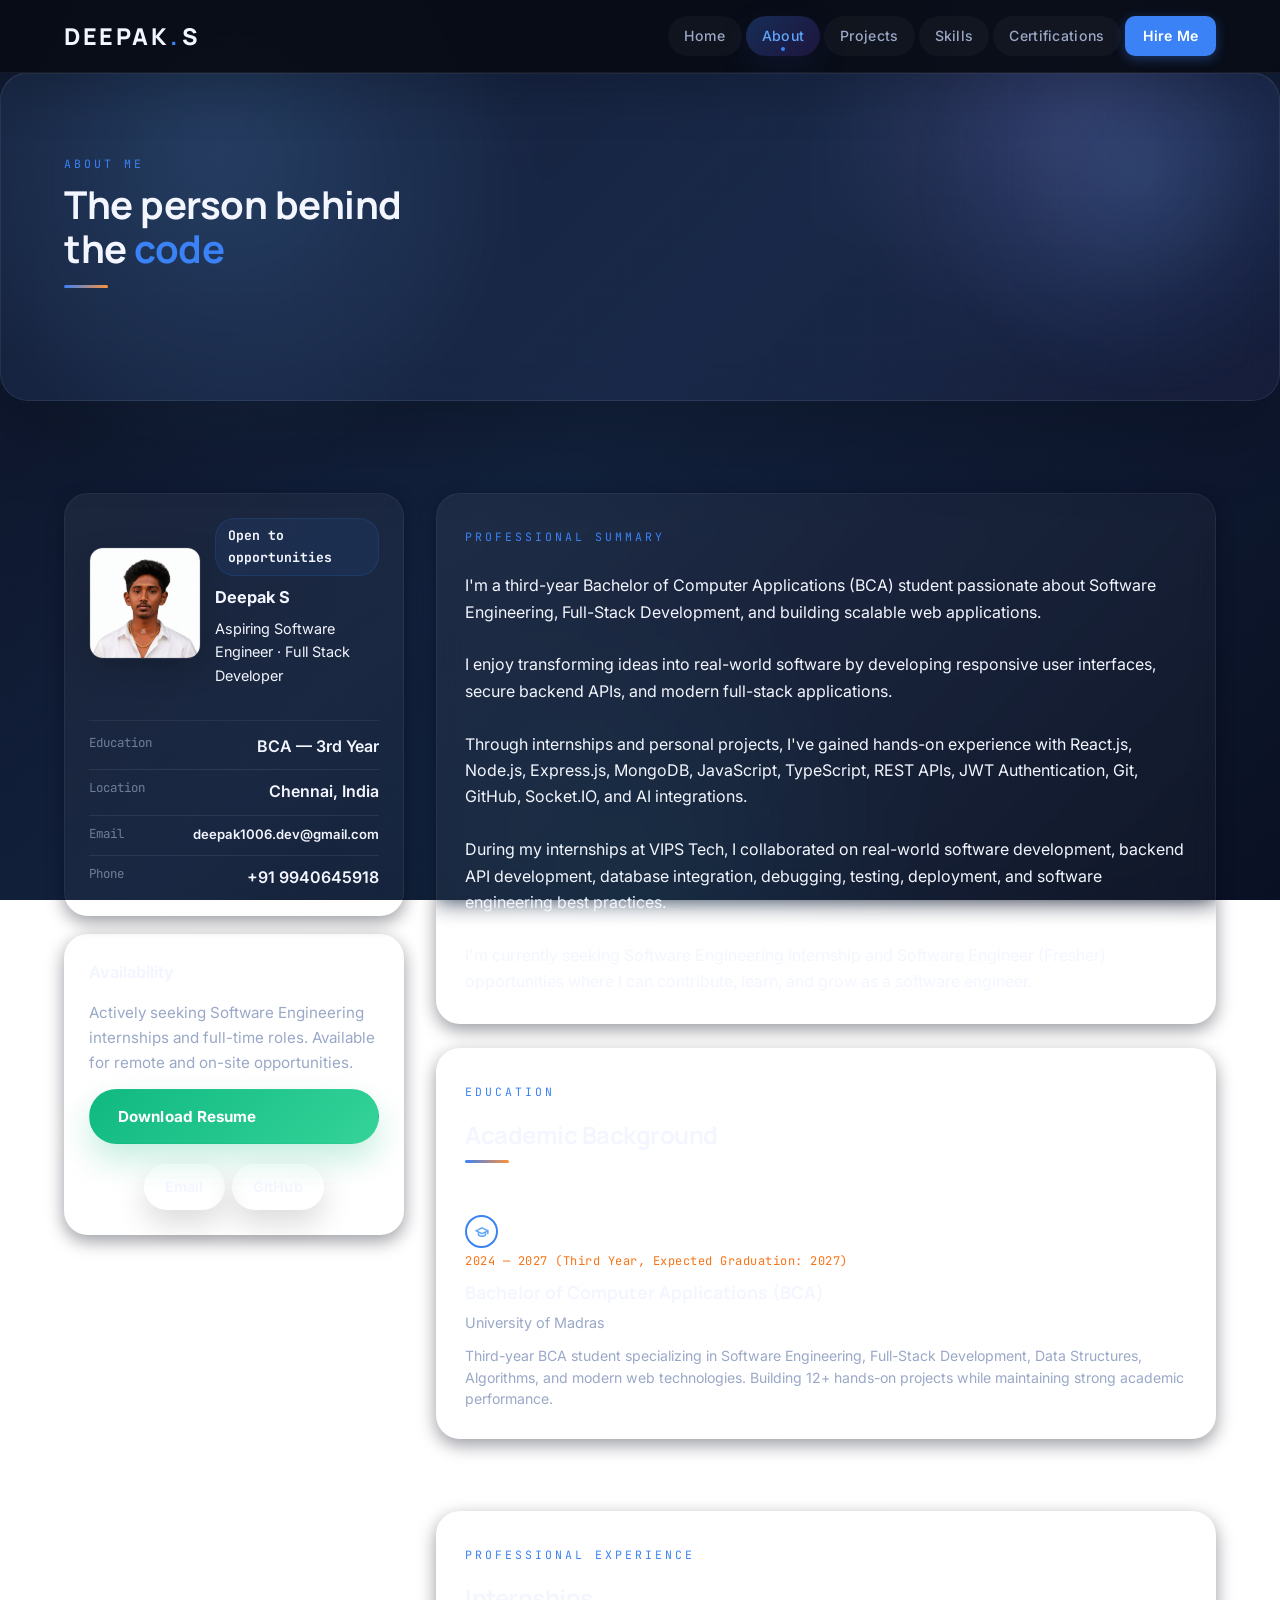
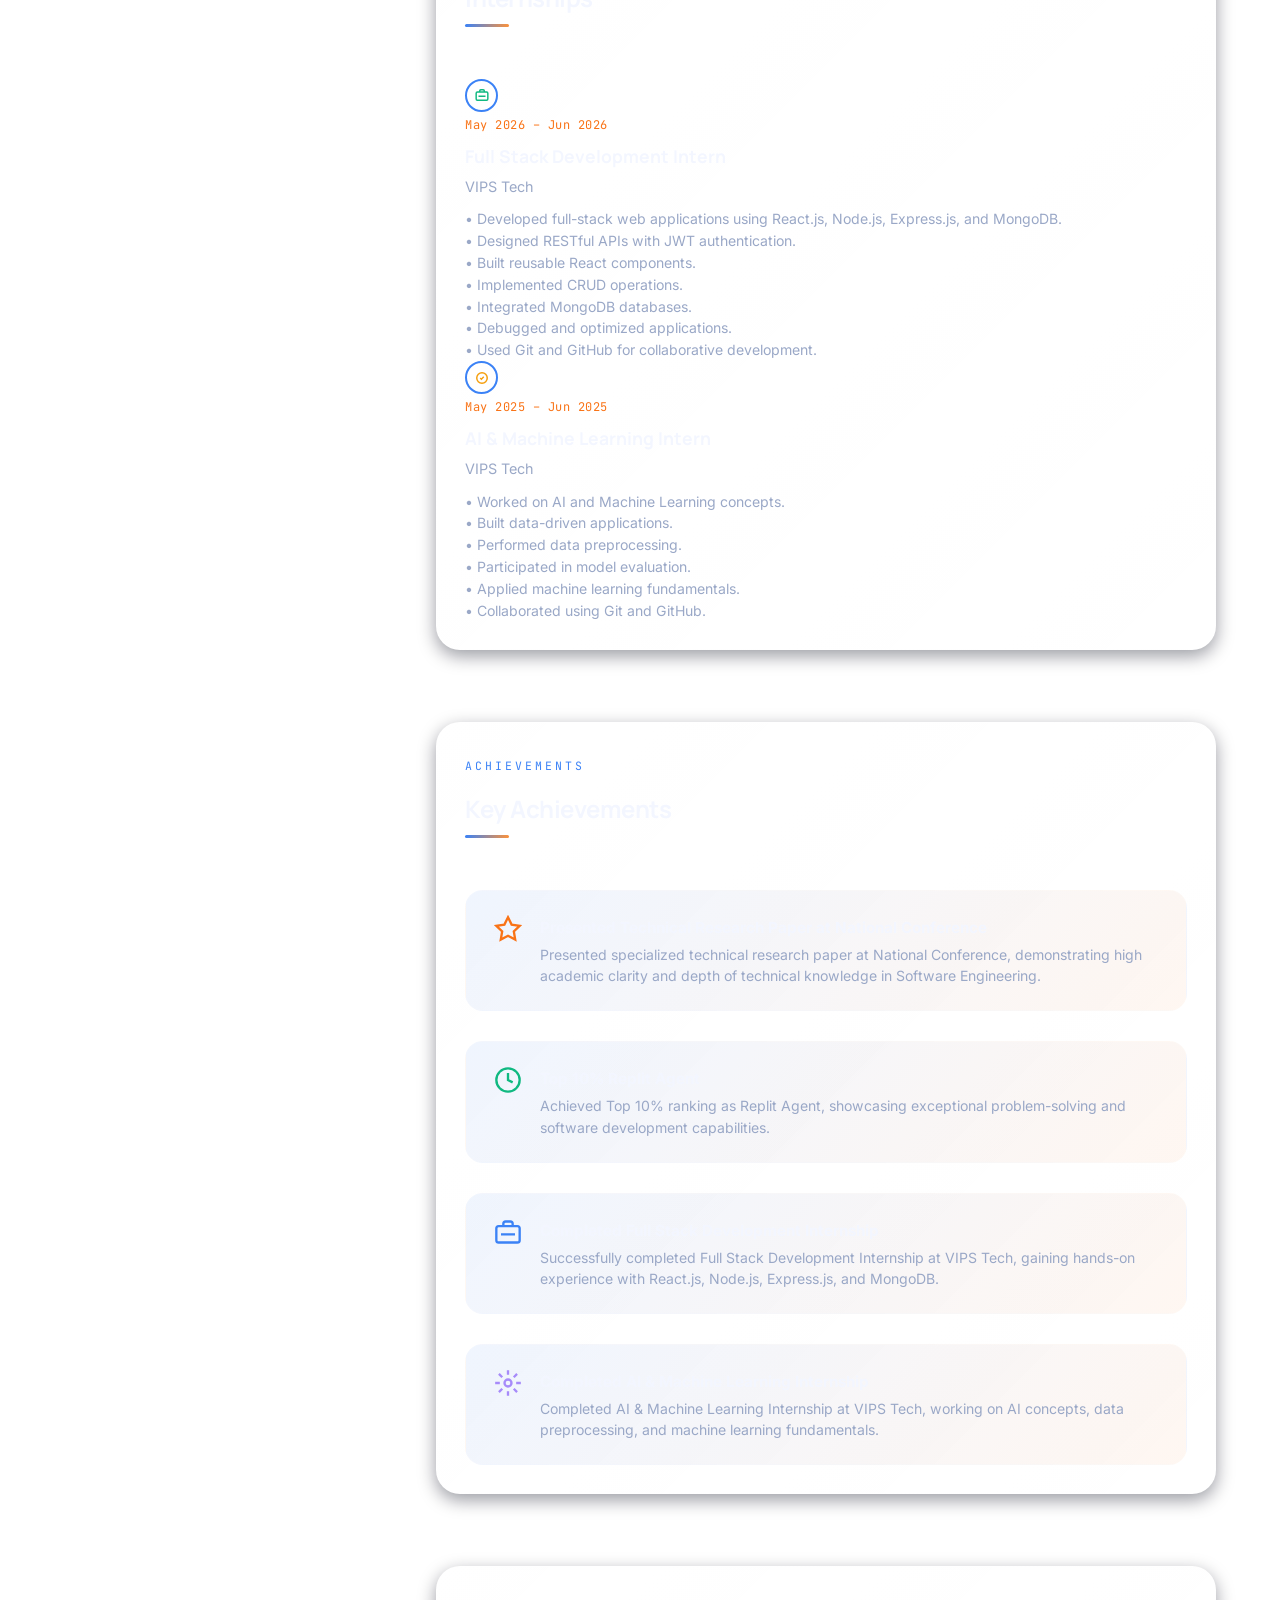
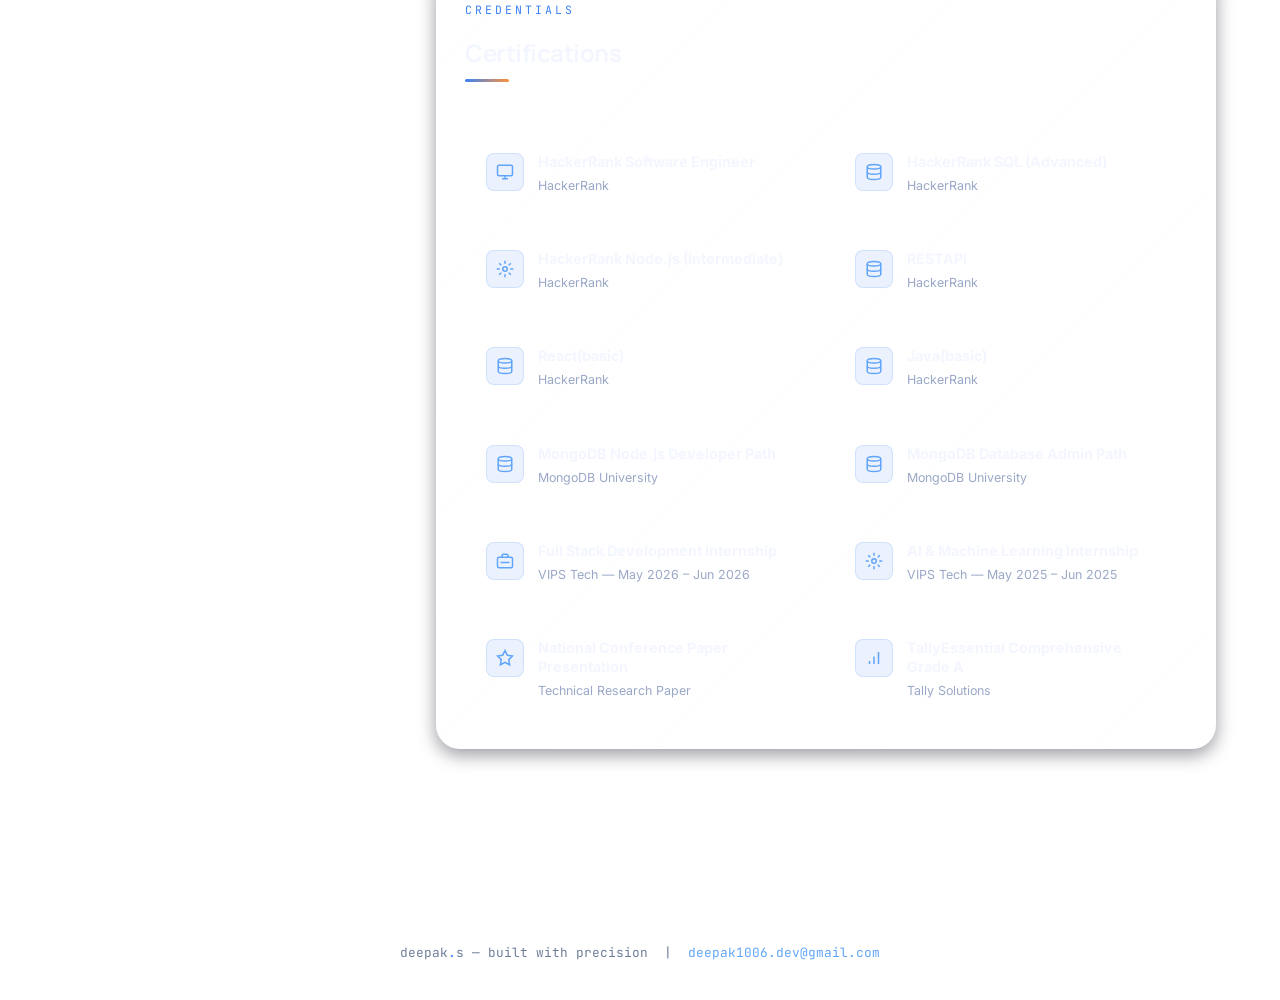
==== about.html @ 37ddfac8 "Update portfolio with latest resume, certifications, and projects" ====
<!DOCTYPE html>
<html lang="en">
<head>
    <meta charset="UTF-8">
    <meta name="viewport" content="width=device-width, initial-scale=1.0">
    <title>About — Deepak S</title>
    <link rel="stylesheet" href="style.css">
    <style>
        /* ── About layout ─────────────────────────────────── */

        .about-grid {
            display: grid;
            grid-template-columns: minmax(280px, 340px) minmax(0, 1fr);
            gap: 32px;
            align-items: start;
        }

        .about-sidebar {
            display: flex;
            flex-direction: column;
            gap: 20px;
            position: sticky;
            top: 96px;
        }

        .side-details {
            display: flex;
            flex-direction: column;
            gap: 18px;
        }

        .side-card {
            background: linear-gradient(145deg, rgba(255,255,255,0.05), rgba(255,255,255,0.025));
            border: 1px solid var(--border);
            border-radius: 24px;
            padding: 24px;
            box-shadow: var(--shadow-sm);
            backdrop-filter: blur(14px);
        }

        .profile-card {
            display: flex;
            flex-direction: column;
            gap: 18px;
        }

        .contact-card {
            display: flex;
            flex-direction: column;
            gap: 14px;
        }

        .about-content {
            display: grid;
            gap: 24px;
            max-width: 100%;
        }

        .about-panel {
            background: linear-gradient(135deg, rgba(255,255,255,0.05), rgba(255,255,255,0.025));
            border: 1px solid var(--border);
            border-radius: 24px;
            padding: 28px;
            box-shadow: var(--shadow-sm);
            backdrop-filter: blur(12px);
        }

        .about-panel .summary-text {
            margin-top: 16px;
        }

        .about-panel .timeline {
            margin-top: 18px;
        }

        .about-panel .achievement-banner {
            margin-bottom: 14px;
        }

        .about-panel .achievement-banner:last-child {
            margin-bottom: 0;
        }

        .about-panel .certs-grid {
            margin-top: 18px;
        }

        .about-sidebar .profile-name,
        .about-sidebar .sidebar-badge,
        .about-sidebar .profile-role {
            color: var(--text);
        }

        .about-sidebar .meta-row {
            border-bottom: 1px solid rgba(255,255,255,0.08);
            padding-bottom: 10px;
        }

        .about-sidebar .meta-row:last-child {
            border-bottom: 0;
            padding-bottom: 0;
        }

        .about-tag {
            font-family: var(--font-mono);
            font-size: 0.82rem;
            color: var(--blue);
            letter-spacing: 1.2px;
            text-transform: uppercase;
            margin-bottom: 18px;
        }

        .about-title {
            font-family: var(--font-display);
            font-size: clamp(2rem, 5vw, 2.8rem);
            color: var(--text);
            margin-bottom: 18px;
            line-height: 1.05;
        }

        .about-copy {
            font-size: 1rem;
            color: var(--text-muted);
            line-height: 1.85;
            margin-bottom: 36px;
            max-width: 720px;
        }

        .about-highlights {
            display: grid;
            grid-template-columns: repeat(2, minmax(0, 1fr));
            gap: 24px;
        }

        .highlight-card {
            background: rgba(255,255,255,0.04);
            border: 1px solid rgba(255,255,255,0.1);
            border-radius: 24px;
            padding: 26px;
            display: flex;
            flex-direction: column;
            gap: 14px;
            box-shadow: 0 22px 48px rgba(0,0,0,0.12);
            backdrop-filter: blur(14px);
            transition: transform 0.25s, border-color 0.25s, background 0.25s;
        }
        .highlight-card:hover {
            transform: translateY(-3px);
            border-color: rgba(59,130,246,0.35);
            background: rgba(255,255,255,0.06);
        }
        .highlight-card h3 {
            font-size: 1.03rem;
            margin: 0;
            color: var(--text);
        }
        .highlight-card p {
            margin: 0;
            color: var(--text-muted);
            line-height: 1.75;
            font-size: 0.95rem;
        }

        .skillset {
            margin-top: 42px;
        }

        .skillset-title {
            font-size: 1.05rem;
            color: var(--text);
            margin-bottom: 20px;
        }

        .skillset-list {
            display: grid;
            grid-template-columns: repeat(2, minmax(0, 1fr));
            gap: 18px;
        }

        .skill-pill {
            background: rgba(255,255,255,0.04);
            border: 1px solid rgba(255,255,255,0.1);
            border-radius: 999px;
            padding: 14px 18px;
            font-size: 0.92rem;
            color: var(--text);
            display: inline-flex;
            align-items: center;
            justify-content: center;
            box-shadow: inset 0 0 0 1px rgba(255,255,255,0.03);
        }

        @media (max-width: 900px) {
            .about-grid {
                grid-template-columns: 1fr;
                gap: 24px;
            }
            .about-sidebar {
                position: static;
            }
            .about-panel {
                padding: 22px;
            }
            .about-highlights,
            .skillset-list {
                grid-template-columns: 1fr;
            }
        }
        .tl-dot {
            width: 33px; height: 33px;
            border-radius: 50%;
            background: var(--surface-2);
            border: 2px solid var(--blue);
            display: flex; align-items: center; justify-content: center;
            flex-shrink: 0;
            position: relative;
            z-index: 1;
        }
        .tl-dot svg { flex-shrink: 0; }

        .tl-body {
            padding-top: 4px;
        }
        .tl-date {
            font-family: var(--font-mono);
            font-size: 0.75rem;
            color: var(--orange-light);
            letter-spacing: 0.5px;
            margin-bottom: 6px;
        }
        .tl-title {
            font-family: var(--font-display);
            font-size: 1.1rem;
            font-weight: 700;
            color: var(--text);
            margin-bottom: 4px;
        }
        .tl-institution {
            font-size: 0.9rem;
            color: var(--text-muted);
            margin-bottom: 10px;
        }
        .tl-detail {
            font-size: 0.88rem;
            color: var(--text-muted);
            line-height: 1.55;
        }

        /* Certs grid */
        .certs-grid {
            display: grid;
            grid-template-columns: 1fr 1fr;
            gap: 16px;
        }
        .cert-card {
            background: var(--surface);
            border: 1px solid var(--border);
            border-radius: 12px;
            padding: 18px 20px;
            display: flex;
            gap: 14px;
            align-items: flex-start;
            transition: border-color 0.2s, transform 0.2s;
        }
        .cert-card:hover {
            border-color: var(--border-2);
            transform: translateY(-2px);
        }
        .cert-icon {
            width: 38px; height: 38px;
            border-radius: 8px;
            background: rgba(59,130,246,0.1);
            border: 1px solid rgba(59,130,246,0.15);
            display: flex; align-items: center; justify-content: center;
            flex-shrink: 0;
        }
        .cert-info {}
        .cert-name {
            font-weight: 700;
            font-size: 0.9rem;
            color: var(--text);
            margin-bottom: 4px;
            line-height: 1.3;
        }
        .cert-sub {
            font-size: 0.78rem;
            color: var(--text-muted);
        }

        /* Achievement banner */
        .achievement-banner {
            background: linear-gradient(135deg, rgba(59,130,246,0.08), rgba(249,115,22,0.06));
            border: 1px solid var(--border);
            border-radius: var(--radius);
            padding: 24px 28px;
            display: flex;
            gap: 18px;
            align-items: flex-start;
        }
        .ach-icon {
            font-size: 1.6rem;
            flex-shrink: 0;
            line-height: 1;
        }
        .ach-title {
            font-weight: 700;
            font-size: 0.95rem;
            color: var(--text);
            margin-bottom: 4px;
        }
        .ach-desc {
            font-size: 0.88rem;
            color: var(--text-muted);
            line-height: 1.5;
        }

        @media (max-width: 900px) {
            .about-grid {
                grid-template-columns: 1fr;
                gap: 40px;
            }
            .sidebar-photo { max-width: 240px; }
            .certs-grid { grid-template-columns: 1fr; }
        }
    </style>
</head>
<body>
    <!-- ═══ HEADER / NAV ═══════════════════════════════════ -->
    <header class="site-header">
        <div class="nav-inner">
            <a href="index.html" class="logo">DEEPAK<span class="dot">.</span>S</a>
            <nav class="nav-links" aria-label="Main navigation">
                <a href="index.html"    class="nav-link" data-page="index">Home</a>
                <a href="about.html"    class="nav-link" data-page="about">About</a>
                <a href="projects.html" class="nav-link" data-page="projects">Projects</a>
                <a href="skills.html"   class="nav-link" data-page="skills">Skills</a>
                <a href="certifications.html" class="nav-link" data-page="certifications">Certifications</a>
                <a href="contact.html"  class="nav-link nav-cta" data-page="contact">Hire Me</a>
            </nav>
            <button class="hamburger" id="hamburger" aria-label="Toggle menu">
                <span></span><span></span><span></span>
            </button>
        </div>
        <nav class="mobile-menu" id="mobileMenu" aria-label="Mobile navigation">
            <a href="index.html"    class="mobile-nav-link" data-page="index">Home</a>
            <a href="about.html"    class="mobile-nav-link" data-page="about">About</a>
            <a href="projects.html" class="mobile-nav-link" data-page="projects">Projects</a>
            <a href="skills.html"   class="mobile-nav-link" data-page="skills">Skills</a>
            <a href="certifications.html" class="mobile-nav-link" data-page="certifications">Certifications</a>
            <a href="contact.html"  class="mobile-nav-link" data-page="contact">Contact / Hire Me</a>
        </nav>
    </header>

    <!-- ═══ MAIN ════════════════════════════════════════════ -->
    <div class="page-wrapper">
        <main>
            <!-- Page hero band -->
            <div class="page-hero">
                <div class="container">
                    <span class="label anim-1">About Me</span>
                    <h1 class="heading anim-2">The person behind<br>the <em>code</em></h1>
                    <div class="divider anim-3"></div>
                </div>
            </div>

            <!-- About body -->
            <section class="section">
                <div class="container">
                    <div class="about-grid">
                        <!-- Sidebar (two stacked detail cards) -->
                        <aside class="about-sidebar anim-1" aria-labelledby="about-sidebar-label">
                            <div class="side-details">
                                <!-- Profile + Quick Facts card -->
                                <div class="side-card profile-card">
                                    <div class="profile-row">
                                        <div style="flex-shrink:0;">
                                            <img src="assets/photo.jpg" alt="Deepak S" class="sidebar-photo profile-photo">
                                        </div>
                                        <div style="flex:1;">
                                            <div class="sidebar-badge">Open to opportunities</div>
                                            <div class="profile-name">Deepak S</div>
                                            <div class="profile-role">Aspiring Software Engineer · Full Stack Developer</div>
                                        </div>
                                    </div>

                                    <div class="side-meta">
                                        <div class="meta-row">
                                            <div class="meta-label">Education</div>
                                            <div class="meta-value">BCA — 3rd Year</div>
                                        </div>
                                        <div class="meta-row">
                                            <div class="meta-label">Location</div>
                                            <div class="meta-value">Chennai, India</div>
                                        </div>
                                        <div class="meta-row">
                                            <div class="meta-label">Email</div>
                                            <div class="meta-value" style="font-size:0.82rem;word-break:break-all;">deepak1006.dev@gmail.com</div>
                                        </div>
                                        <div class="meta-row">
                                            <div class="meta-label">Phone</div>
                                            <div class="meta-value">+91 9940645918</div>
                                        </div>
                                    </div>
                                </div>

                                <!-- Contact / Resume card -->
                                <div class="side-card contact-card">
                                    <div class="profile-name">Availability</div>
                                    <div style="color:var(--text-muted);font-size:0.95rem;">Actively seeking Software Engineering internships and full-time roles. Available for remote and on-site opportunities.</div>
                                    <a href="public/Deepak_S Resume.pdf" class="btn btn-green btn-lg full-width" download>Download Resume</a>
                                    <div class="contact-actions">
                                        <a href="mailto:deepak1006.dev@gmail.com" class="btn btn-sm">Email</a>
                                        <a href="https://github.com/Deepak-1006S" target="_blank" rel="noopener noreferrer" class="btn btn-sm">GitHub</a>
                                    </div>
                                </div>
                            </div>
                        </aside>

                        <!-- Content -->
                        <div class="about-content">
                            <div class="about-panel anim-2">
                                <span class="label">Professional Summary</span>
                                <p class="summary-text">
                                    I'm a third-year Bachelor of Computer Applications (BCA) student passionate about Software Engineering, Full-Stack Development, and building scalable web applications.
                                    <br><br>
                                    I enjoy transforming ideas into real-world software by developing responsive user interfaces, secure backend APIs, and modern full-stack applications.
                                    <br><br>
                                    Through internships and personal projects, I've gained hands-on experience with React.js, Node.js, Express.js, MongoDB, JavaScript, TypeScript, REST APIs, JWT Authentication, Git, GitHub, Socket.IO, and AI integrations.
                                    <br><br>
                                    During my internships at VIPS Tech, I collaborated on real-world software development, backend API development, database integration, debugging, testing, deployment, and software engineering best practices.
                                    <br><br>
                                    I'm currently seeking Software Engineering Internship and Software Engineer (Fresher) opportunities where I can contribute, learn, and grow as a software engineer.
                                </p>
                            </div>

                            <!-- Education timeline -->
                            <div class="about-panel anim-3 mb-48">
                                <span class="label">Education</span>
                                <h2 class="heading section-heading-sm">Academic Background</h2>
                                <div class="divider"></div>

                                <div class="timeline">
                                    <div class="tl-item">
                                        <div class="tl-dot">
                                            <svg width="14" height="14" viewBox="0 0 24 24" fill="none" stroke="#60a5fa" stroke-width="2.5"><path d="M22 10v6M2 10l10-5 10 5-10 5z"/><path d="M6 12v5c3 3 9 3 12 0v-5"/></svg>
                                        </div>
                                        <div class="tl-body">
                                            <div class="tl-date">2024 — 2027 (Third Year, Expected Graduation: 2027)</div>
                                            <div class="tl-title">Bachelor of Computer Applications (BCA)</div>
                                            <div class="tl-institution">University of Madras</div>
                                            <div class="tl-detail">
                                                Third-year BCA student specializing in Software Engineering, Full-Stack Development, Data Structures, Algorithms, and modern web technologies. Building 12+ hands-on projects while maintaining strong academic performance.
                                            </div>
                                        </div>
                                    </div>
                                </div>
                            </div>

                            <!-- Internships timeline -->
                            <div class="about-panel anim-4 mb-48">
                                <span class="label">Professional Experience</span>
                                <h2 class="heading section-heading-sm">Internships</h2>
                                <div class="divider"></div>

                                <div class="timeline">
                                    <div class="tl-item">
                                        <div class="tl-dot">
                                            <svg width="14" height="14" viewBox="0 0 24 24" fill="none" stroke="#10b981" stroke-width="2.5"><rect x="2" y="7" width="20" height="14" rx="2"/><path d="M16 7V5a2 2 0 0 0-2-2H10a2 2 0 0 0-2 2v2M6 14h12"/></svg>
                                        </div>
                                        <div class="tl-body">
                                            <div class="tl-date">May 2026 – Jun 2026</div>
                                            <div class="tl-title">Full Stack Development Intern</div>
                                            <div class="tl-institution">VIPS Tech</div>
                                            <div class="tl-detail">
                                                • Developed full-stack web applications using React.js, Node.js, Express.js, and MongoDB.<br>
                                                • Designed RESTful APIs with JWT authentication.<br>
                                                • Built reusable React components.<br>
                                                • Implemented CRUD operations.<br>
                                                • Integrated MongoDB databases.<br>
                                                • Debugged and optimized applications.<br>
                                                • Used Git and GitHub for collaborative development.
                                            </div>
                                        </div>
                                    </div>
                                    <div class="tl-item">
                                        <div class="tl-dot">
                                            <svg width="14" height="14" viewBox="0 0 24 24" fill="none" stroke="#f59e0b" stroke-width="2.5"><circle cx="12" cy="12" r="9"/><path d="M9 12l2 2 4-4"/></svg>
                                        </div>
                                        <div class="tl-body">
                                            <div class="tl-date">May 2025 – Jun 2025</div>
                                            <div class="tl-title">AI & Machine Learning Intern</div>
                                            <div class="tl-institution">VIPS Tech</div>
                                            <div class="tl-detail">
                                                • Worked on AI and Machine Learning concepts.<br>
                                                • Built data-driven applications.<br>
                                                • Performed data preprocessing.<br>
                                                • Participated in model evaluation.<br>
                                                • Applied machine learning fundamentals.<br>
                                                • Collaborated using Git and GitHub.
                                            </div>
                                        </div>
                                    </div>
                                </div>
                            </div>

                            <!-- Achievement -->
                            <div class="about-panel anim-5 mb-48">
                                <span class="label">Achievements</span>
                                <h2 class="heading section-heading-sm">Key Achievements</h2>
                                <div class="divider"></div>
                                
                                <div class="stack-col">
                                    <div class="achievement-banner">
                                        <div class="ach-icon">
                                            <svg width="28" height="28" viewBox="0 0 24 24" fill="none" stroke="#f97316" stroke-width="2"><polygon points="12 2 15.09 8.26 22 9.27 17 14.14 18.18 21.02 12 17.77 5.82 21.02 7 14.14 2 9.27 8.91 8.26 12 2"/></svg>
                                        </div>
                                        <div>
                                            <div class="ach-title">Presented Technical Research Paper at National Conference</div>
                                            <div class="ach-desc">
                                                Presented specialized technical research paper at National Conference, demonstrating high academic clarity and depth of technical knowledge in Software Engineering.
                                            </div>
                                        </div>
                                    </div>

                                    <div class="achievement-banner">
                                        <div class="ach-icon">
                                            <svg width="28" height="28" viewBox="0 0 24 24" fill="none" stroke="#10b981" stroke-width="2"><circle cx="12" cy="12" r="10"/><path d="M12 6v6l4 2"/></svg>
                                        </div>
                                        <div>
                                            <div class="ach-title">Top 10% Replit Agent</div>
                                            <div class="ach-desc">
                                                Achieved Top 10% ranking as Replit Agent, showcasing exceptional problem-solving and software development capabilities.
                                            </div>
                                        </div>
                                    </div>

                                    <div class="achievement-banner">
                                        <div class="ach-icon">
                                            <svg width="28" height="28" viewBox="0 0 24 24" fill="none" stroke="#3b82f6" stroke-width="2"><rect x="2" y="7" width="20" height="14" rx="2"/><path d="M16 7V5a2 2 0 0 0-2-2H10a2 2 0 0 0-2 2v2M6 14h12"/></svg>
                                        </div>
                                        <div>
                                            <div class="ach-title">Completed Full Stack Development Internship</div>
                                            <div class="ach-desc">
                                                Successfully completed Full Stack Development Internship at VIPS Tech, gaining hands-on experience with React.js, Node.js, Express.js, and MongoDB.
                                            </div>
                                        </div>
                                    </div>

                                    <div class="achievement-banner">
                                        <div class="ach-icon">
                                            <svg width="28" height="28" viewBox="0 0 24 24" fill="none" stroke="#a78bfa" stroke-width="2"><circle cx="12" cy="12" r="3"/><path d="M12 1v4M12 19v4M4.22 4.22l2.83 2.83M16.95 16.95l2.83 2.83M1 12h4M19 12h4M4.22 19.78l2.83-2.83M16.95 7.05l2.83-2.83"/></svg>
                                        </div>
                                        <div>
                                            <div class="ach-title">Completed AI & Machine Learning Internship</div>
                                            <div class="ach-desc">
                                                Completed AI & Machine Learning Internship at VIPS Tech, working on AI concepts, data preprocessing, and machine learning fundamentals.
                                            </div>
                                        </div>
                                    </div>
                                </div>
                            </div>

                            <!-- Certifications -->
                            <div class="about-panel anim-5">
                                <span class="label">Credentials</span>
                                <h2 class="heading section-heading-sm">Certifications</h2>
                                <div class="divider"></div>
                                <div class="certs-grid">
                                    <div class="cert-card">
                                        <div class="cert-icon">
                                            <svg width="18" height="18" viewBox="0 0 24 24" fill="none" stroke="#60a5fa" stroke-width="2"><rect x="2" y="3" width="20" height="14" rx="2"/><path d="M8 21h8M12 17v4"/></svg>
                                        </div>
                                        <div class="cert-info">
                                            <div class="cert-name">HackerRank Software Engineer</div>
                                            <div class="cert-sub">HackerRank</div>
                                        </div>
                                    </div>
                                    <div class="cert-card">
                                        <div class="cert-icon">
                                            <svg width="18" height="18" viewBox="0 0 24 24" fill="none" stroke="#60a5fa" stroke-width="2"><ellipse cx="12" cy="5" rx="9" ry="3"/><path d="M21 12c0 1.66-4 3-9 3s-9-1.34-9-3"/><path d="M3 5v14c0 1.66 4 3 9 3s9-1.34 9-3V5"/></svg>
                                        </div>
                                        <div class="cert-info">
                                            <div class="cert-name">HackerRank SQL (Advanced)</div>
                                            <div class="cert-sub">HackerRank</div>
                                        </div>
                                    </div>
                                    <div class="cert-card">
                                        <div class="cert-icon">
                                            <svg width="18" height="18" viewBox="0 0 24 24" fill="none" stroke="#60a5fa" stroke-width="2"><circle cx="12" cy="12" r="3"/><path d="M12 1v4M12 19v4M4.22 4.22l2.83 2.83M16.95 16.95l2.83 2.83M1 12h4M19 12h4M4.22 19.78l2.83-2.83M16.95 7.05l2.83-2.83"/></svg>
                                        </div>
                                        <div class="cert-info">
                                            <div class="cert-name">HackerRank Node.js (Intermediate)</div>
                                            <div class="cert-sub">HackerRank</div>
                                        </div>
                                    </div>
                                    <div class="cert-card">
                                        <div class="cert-icon">
                                            <svg width="18" height="18" viewBox="0 0 24 24" fill="none" stroke="#60a5fa" stroke-width="2"><ellipse cx="12" cy="5" rx="9" ry="3"/><path d="M21 12c0 1.66-4 3-9 3s-9-1.34-9-3"/><path d="M3 5v14c0 1.66 4 3 9 3s9-1.34 9-3V5"/></svg>
                                        </div>

                                        <div class="cert-info">
                                            <div class="cert-name">RESTAPI</div>
                                            <div class="cert-sub">HackerRank</div>
                                        </div>
                                    </div>
                                    <div class="cert-card">
                                        <div class="cert-icon">
                                            <svg width="18" height="18" viewBox="0 0 24 24" fill="none" stroke="#60a5fa" stroke-width="2"><ellipse cx="12" cy="5" rx="9" ry="3"/><path d="M21 12c0 1.66-4 3-9 3s-9-1.34-9-3"/><path d="M3 5v14c0 1.66 4 3 9 3s9-1.34 9-3V5"/></svg>
                                        </div>

                                        <div class="cert-info">
                                            <div class="cert-name">React(basic)</div>
                                            <div class="cert-sub">HackerRank</div>
                                        </div>
                                    </div>
                                    <div class="cert-card">
                                        <div class="cert-icon">
                                            <svg width="18" height="18" viewBox="0 0 24 24" fill="none" stroke="#60a5fa" stroke-width="2"><ellipse cx="12" cy="5" rx="9" ry="3"/><path d="M21 12c0 1.66-4 3-9 3s-9-1.34-9-3"/><path d="M3 5v14c0 1.66 4 3 9 3s9-1.34 9-3V5"/></svg>
                                        </div>

                                        <div class="cert-info">
                                            <div class="cert-name">Java(basic)</div>
                                            <div class="cert-sub">HackerRank</div>
                                        </div>
                                    </div>
                                    <div class="cert-card">
                                        <div class="cert-icon">
                                            <svg width="18" height="18" viewBox="0 0 24 24" fill="none" stroke="#60a5fa" stroke-width="2"><ellipse cx="12" cy="5" rx="9" ry="3"/><path d="M21 12c0 1.66-4 3-9 3s-9-1.34-9-3"/><path d="M3 5v14c0 1.66 4 3 9 3s9-1.34 9-3V5"/></svg>
                                        </div>

                                        <div class="cert-info">
                                            <div class="cert-name">MongoDB Node.js Developer Path</div>
                                            <div class="cert-sub">MongoDB University</div>
                                        </div>
                                    </div>
                                    <div class="cert-card">
                                        <div class="cert-icon">
                                            <svg width="18" height="18" viewBox="0 0 24 24" fill="none" stroke="#60a5fa" stroke-width="2"><ellipse cx="12" cy="5" rx="9" ry="3"/><path d="M21 12c0 1.66-4 3-9 3s-9-1.34-9-3"/><path d="M3 5v14c0 1.66 4 3 9 3s9-1.34 9-3V5"/></svg>
                                        </div>
                                        <div class="cert-info">
                                            <div class="cert-name">MongoDB Database Admin Path</div>
                                            <div class="cert-sub">MongoDB University</div>
                                        </div>
                                    </div>
                                    <div class="cert-card">
                                        <div class="cert-icon">
                                            <svg width="18" height="18" viewBox="0 0 24 24" fill="none" stroke="#60a5fa" stroke-width="2"><rect x="2" y="7" width="20" height="14" rx="2"/><path d="M16 7V5a2 2 0 0 0-2-2H10a2 2 0 0 0-2 2v2M6 14h12"/></svg>
                                        </div>
                                        <div class="cert-info">
                                            <div class="cert-name">Full Stack Development Internship</div>
                                            <div class="cert-sub">VIPS Tech — May 2026 – Jun 2026</div>
                                        </div>
                                    </div>
                                    <div class="cert-card">
                                        <div class="cert-icon">
                                            <svg width="18" height="18" viewBox="0 0 24 24" fill="none" stroke="#60a5fa" stroke-width="2"><circle cx="12" cy="12" r="3"/><path d="M12 1v4M12 19v4M4.22 4.22l2.83 2.83M16.95 16.95l2.83 2.83M1 12h4M19 12h4M4.22 19.78l2.83-2.83M16.95 7.05l2.83-2.83"/></svg>
                                        </div>
                                        <div class="cert-info">
                                            <div class="cert-name">AI & Machine Learning Internship</div>
                                            <div class="cert-sub">VIPS Tech — May 2025 – Jun 2025</div>
                                        </div>
                                    </div>
                                    <div class="cert-card">
                                        <div class="cert-icon">
                                            <svg width="18" height="18" viewBox="0 0 24 24" fill="none" stroke="#60a5fa" stroke-width="2"><polygon points="12 2 15.09 8.26 22 9.27 17 14.14 18.18 21.02 12 17.77 5.82 21.02 7 14.14 2 9.27 8.91 8.26 12 2"/></svg>
                                        </div>
                                        <div class="cert-info">
                                            <div class="cert-name">National Conference Paper Presentation</div>
                                            <div class="cert-sub">Technical Research Paper</div>
                                        </div>
                                    </div>
                                    <div class="cert-card">
                                        <div class="cert-icon">
                                            <svg width="18" height="18" viewBox="0 0 24 24" fill="none" stroke="#60a5fa" stroke-width="2"><path d="M12 20V10M18 20V4M6 20v-4"/></svg>
                                        </div>
                                        <div class="cert-info">
                                            <div class="cert-name">TallyEssential Comprehensive Grade A</div>
                                            <div class="cert-sub">Tally Solutions</div>
                                        </div>
                                    </div>
                                </div>
                            </div>
                        </div>
                    </div>
                </div>
            </section>
        </main>

        <footer class="site-footer">
            <p>deepak<span style="color:var(--blue)">.</span>s &mdash; built with precision &nbsp;|&nbsp; <a href="mailto:deepak1006.dev@gmail.com">deepak1006.dev@gmail.com</a></p>
        </footer>
    </div>

    <script src="nav.js"></script>
    <script src="assets/js/biodata.js"></script>
</body>
</html>
---- style.css ----
/* =================================================================
   DEEPAK.S PORTFOLIO — SHARED STYLESHEET
   ================================================================= */

@import url('https://fonts.googleapis.com/css2?family=Inter:wght@300;400;500;600;700;800&family=Manrope:wght@400;500;600;700;800&family=JetBrains+Mono:wght@400;500;600&display=swap');

:root {
    /* Primary palette — tuned for premium dark UI */
    --bg:            #050816; /* primary background */
    --bg-2:          #0B1225; /* secondary background */
    --surface:       rgba(255,255,255,0.03);
    --surface-2:     rgba(255,255,255,0.04);
    --border:        rgba(255,255,255,0.06);
    --border-2:      rgba(255,255,255,0.10);

    --text:          #f3f6ff;
    --text-muted:    #9aa8c7;
    --text-dim:      #6f7f9a;

    --accent-blue:   #60a5fa;
    --accent-purple: #a78bfa;
    --accent-cyan:   #22d3ee;
    --accent-orange: #fb923c;
    --accent-green:  #34d399;

    --nav-h:         72px;
    --max-w:         1200px;

    --shadow-sm:     0 6px 18px rgba(2,6,23,0.40);
    --shadow:        0 16px 40px rgba(2,6,23,0.50);
    --shadow-lg:     0 28px 80px rgba(2,6,23,0.60);
    --glass:         rgba(255,255,255,0.03);
    --glass-strong:  rgba(255,255,255,0.06);
    --glass-accent:  rgba(96,165,250,0.08);

    --font-display: 'Manrope', 'Inter', system-ui, -apple-system, 'Segoe UI', Roboto, 'Helvetica Neue', Arial;
    --font-body:    'Inter', 'Segoe UI', system-ui, -apple-system, Roboto, 'Helvetica Neue', Arial;
    --font-mono:    'JetBrains Mono', monospace;

    /* Legacy token aliases used across pages */
    --blue:         #3b82f6;
    --blue-light:   #60a5fa;
    --orange:       #fb923c;
    --orange-light: #f97316;
    --green:        #10b981;

    --radius-sm:     10px;
    --radius:        18px;
    --radius-lg:     28px;

    /* Motion tokens */
    --duration-fast: 160ms;
    --duration-md:   320ms;
    --duration-slow: 520ms;
    --ease-spring: cubic-bezier(.2,.9,.2,1);

    /* Living background tokens */
    --aurora-1: linear-gradient(120deg, rgba(96,165,250,0.12), rgba(167,139,250,0.08));
    --aurora-2: linear-gradient(220deg, rgba(34,211,238,0.06), rgba(251,146,60,0.05));
    --noise: rgba(255,255,255,0.02);
}

/* ── Living background layers ───────────────────────── */
body::before,
body::after {
    content: '';
    position: fixed;
    inset: 0;
    z-index: 0;
    pointer-events: none;
}

/* mesh gradient + aurora */
body::before {
    background-image: radial-gradient(circle at 18% 16%, rgba(96,165,250,0.105), transparent 24%),
                      radial-gradient(circle at 82% 12%, rgba(167,139,250,0.088), transparent 18%),
                      radial-gradient(circle at 50% 100%, rgba(34,211,238,0.062), transparent 28%),
                      linear-gradient(135deg, #060913 0%, #091120 46%, #050812 100%);
    mix-blend-mode: screen;
    opacity: 0.98;
    transform-origin: center center;
    will-change: transform, opacity;
    animation: slowDrift 26s linear infinite;
    transform: translate(var(--bg-x, 0px), var(--bg-y, 0px)) rotate(var(--bg-rot, 0deg));
}

/* soft noise and subtle grid */
body::after {
    background-image: linear-gradient(90deg, rgba(255,255,255,0.018) 1px, transparent 1px),
                      linear-gradient(rgba(255,255,255,0.012) 1px, transparent 1px),
                      radial-gradient(circle at 50% 50%, rgba(255,255,255,0.015) 1px, transparent 1px);
    background-size: 48px 48px, 48px 48px, 42px 42px;
    opacity: 0.4;
    mix-blend-mode: overlay;
}

.bg-particles {
    position: fixed;
    inset: 0;
    pointer-events: none;
    z-index: 0;
    overflow: hidden;
    opacity: 0.08;
    background-image:
        radial-gradient(circle at 10% 20%, rgba(255,255,255,0.9) 0 1px, transparent 2px),
        radial-gradient(circle at 30% 70%, rgba(255,255,255,0.8) 0 1px, transparent 2px),
        radial-gradient(circle at 70% 30%, rgba(255,255,255,0.7) 0 1px, transparent 2px),
        radial-gradient(circle at 85% 80%, rgba(255,255,255,0.8) 0 1px, transparent 2px);
    animation: particleFloat 22s linear infinite;
}

@keyframes particleFloat {
    0% { transform: translate3d(0, 0, 0); }
    50% { transform: translate3d(0, -8px, 0); }
    100% { transform: translate3d(0, 0, 0); }
}

@keyframes slowDrift {
    0% { transform: translateY(0) rotate(0deg); }
    50% { transform: translateY(-10px) rotate(2deg); }
    100% { transform: translateY(0) rotate(0deg); }
}

/* utility glass component */
.glass-card {
    background: linear-gradient(180deg, rgba(255,255,255,0.02), rgba(255,255,255,0.015));
    border: 1px solid var(--border);
    border-radius: var(--radius);
    box-shadow: var(--shadow-sm);
    backdrop-filter: blur(10px) saturate(120%);
}

/* floating navigation hidden state (controlled by JS) */
.site-header {
    transition: transform 0.38s cubic-bezier(.2,.9,.2,1), box-shadow 0.25s, background 0.25s;
}
.site-header.hidden {
    transform: translateY(-120%);
}

/* elevated header active state */
.site-header.scrolled {
    box-shadow: 0 24px 60px rgba(2,6,23,0.6);
    background: rgba(5,8,22,0.6);
    backdrop-filter: blur(14px) saturate(120%);
}

/* premium button styles (high specificity to avoid override) */
.btn-primary {
    background: linear-gradient(90deg, var(--accent-blue), var(--accent-purple));
    color: #fff;
    padding: 12px 18px;
    border-radius: 12px;
    box-shadow: 0 10px 30px rgba(96,165,250,0.14);
    border: none;
    font-weight: 700;
}
@media (prefers-reduced-motion: reduce) {
    * { animation: none !important; transition-duration: 0s !important; }
}

/* ── Reset ───────────────────────────────────────────────── */
*, *::before, *::after { box-sizing: border-box; margin: 0; padding: 0; }
html { scroll-behavior: smooth; }

body {
    font-family: var(--font-body);
    background: radial-gradient(circle at 16% 18%, rgba(96,165,250,0.10), transparent 24%),
                radial-gradient(circle at 84% 12%, rgba(167,139,250,0.08), transparent 20%),
                linear-gradient(135deg, #060913 0%, #091120 48%, #050812 100%);
    color: var(--text);
    line-height: 1.65;
    min-height: 100vh;
    background-blend-mode: screen, screen, normal;
    background-attachment: fixed;
}

/* Page transition overlay for smooth navigations */
.page-transition-overlay {
    position: fixed;
    inset: 0;
    z-index: 2000;
    pointer-events: none;
    background: radial-gradient(600px 400px at var(--pt-x, 50%) var(--pt-y, 50%), rgba(96,165,250,0.06), rgba(167,139,250,0.04) 40%, transparent 60%);
    opacity: 0;
    transition: opacity var(--duration-md) var(--ease-spring), transform var(--duration-md) var(--ease-spring);
    transform: scale(1);
}
.is-navigating .page-transition-overlay {
    opacity: 1;
    pointer-events: auto;
}

/* Focus visible & accessibility improvements */
:focus { outline: none; }
:focus-visible { outline: 3px solid rgba(96,165,250,0.18); outline-offset: 4px; border-radius: 6px; }

/* Cursor improvements */
*:not(svg) { -webkit-tap-highlight-color: transparent; }

/* ── Cursor Blob / Mouse Spotlight (global) ───────────── */
.cursor-blob {
    position: fixed;
    left: 50%;
    top: 50%;
    width: 180px;
    height: 180px;
    border-radius: 50%;
    pointer-events: none;
    transform: translate(-50%, -50%) scale(1);
    background: radial-gradient(closest-side, rgba(96,165,250,0.10), rgba(59,130,246,0.04) 40%, transparent 60%);
    filter: blur(30px) saturate(110%);
    mix-blend-mode: screen;
    opacity: 0.6;
    transition: transform 200ms var(--ease-spring), opacity 200ms linear;
    will-change: transform, opacity;
    z-index: 900;
}

@media (prefers-reduced-motion: reduce) {
    .cursor-blob { display: none; }
}

/* ── Scroll progress indicator (top) ─────────────────── */
.scroll-progress-wrap {
    position: fixed;
    top: 0; left: 0; right: 0;
    height: 6px;
    z-index: 1200;
    pointer-events: none;
    background: transparent;
}
.scroll-progress {
    height: 100%;
    width: 0%;
    background: linear-gradient(90deg, var(--blue-light), var(--accent-purple));
    box-shadow: 0 6px 18px rgba(59,130,246,0.12);
    transform-origin: left center;
    transition: width 120ms linear;
}

/* ── Site loader (initial entry) ─────────────────────── */
.site-loader {
    position: fixed;
    inset: 0;
    z-index: 2500;
    display: flex;
    align-items: center;
    justify-content: center;
    background: linear-gradient(180deg, rgba(5,8,22,0.9), rgba(8,12,20,0.95));
}
.site-loader .logo-anim {
    width: 110px; height: 110px; border-radius: 18px;
    background: linear-gradient(135deg, rgba(96,165,250,0.08), rgba(167,139,250,0.06));
    display: grid; place-items: center; box-shadow: 0 12px 40px rgba(2,6,23,0.5);
    backdrop-filter: blur(4px);
}
.site-loader .spinner {
    width: 48px; height: 48px; border-radius: 50%;
    background: conic-gradient(var(--blue-light), var(--accent-purple));
    filter: blur(6px);
    animation: loaderSpin 1.6s linear infinite;
}
@keyframes loaderSpin { to { transform: rotate(360deg); } }


img { display: block; max-width: 100%; }
a { color: inherit; text-decoration: none; }
button { font-family: var(--font-body); }
ul { list-style: none; }

/* ── Layout Helpers ──────────────────────────────────────── */
.page-wrapper { padding-top: var(--nav-h); min-height: 100vh; }
.container     { max-width: var(--max-w); margin: 0 auto; padding: 0 24px; }
.section       { padding: 92px 0; }

/* ============================================================
   NAVIGATION
   ============================================================ */

.site-header {
    position: fixed;
    top: 0; left: 0; right: 0;
    z-index: 1000;
    min-height: var(--nav-h);
    background: rgba(8,12,20,0.90);
    backdrop-filter: blur(22px);
    -webkit-backdrop-filter: blur(22px);
    border-bottom: 1px solid rgba(255,255,255,0.06);
    box-shadow: 0 18px 50px rgba(0,0,0,0.18);
}

.nav-inner {
    max-width: var(--max-w);
    margin: 0 auto;
    padding: 6px 24px;
    min-height: var(--nav-h);
    height: 100%;
    display: flex;
    align-items: center;
    justify-content: space-between;
}

/* Logo */
.logo {
    font-family: var(--font-display);
    font-size: 1.45rem;
    font-weight: 800;
    color: var(--text);
    letter-spacing: 2.5px;
    text-decoration: none;
    transition: color 0.2s;
    display: flex;
    align-items: center;
    gap: 2px;
}
.logo .dot { color: var(--blue); }
.logo:hover { color: var(--blue-light); }

/* Desktop links */
.nav-links {
    display: flex;
    align-items: center;
    gap: 4px;
}

.nav-link {
    font-size: 0.88rem;
    font-weight: 500;
    color: var(--text-muted);
    text-decoration: none;
    padding: 8px 16px;
    border-radius: 999px;
    position: relative;
    letter-spacing: 0.3px;
    transition: color 0.2s ease, background 0.2s ease, transform 0.2s ease, box-shadow 0.2s ease;
    background: rgba(255,255,255,0.03);
}
.nav-link:hover {
    color: var(--text);
    background: rgba(59,130,246,0.12);
    transform: translateY(-2px) scale(1.01);
    box-shadow: 0 8px 24px rgba(59,130,246,0.08);
}
.nav-link.active {
    color: var(--blue-light);
    background: linear-gradient(135deg, rgba(59,130,246,0.28), rgba(124,58,237,0.18));
    box-shadow: 0 12px 34px rgba(50,75,155,0.14);
}
.nav-link.active::after {
    content: '';
    position: absolute;
    bottom: 5px; left: 50%;
    transform: translateX(-50%);
    width: 4px; height: 4px;
    border-radius: 50%;
    background: var(--blue);
}

/* Hire CTA in nav */
.nav-cta {
    background: var(--blue) !important;
    color: #fff !important;
    border-radius: var(--radius-sm) !important;
    font-weight: 600 !important;
    padding: 8px 18px !important;
    letter-spacing: 0.2px !important;
    transition: background 0.2s, transform 0.2s !important;
    box-shadow: 0 3px 12px rgba(59,130,246,0.35);
}
.nav-cta:hover {
    background: var(--blue-light) !important;
    transform: translateY(-1px) !important;
}
.nav-cta.active::after { display: none !important; }

/* Hamburger */
.hamburger {
    display: none;
    flex-direction: column;
    justify-content: center;
    gap: 5px;
    background: none;
    border: none;
    cursor: pointer;
    padding: 8px;
    border-radius: var(--radius-sm);
    transition: background 0.2s;
}
.hamburger:hover { background: var(--surface); }
.hamburger span {
    display: block;
    width: 22px; height: 2px;
    background: var(--text);
    border-radius: 2px;
    transition: transform 0.3s ease, opacity 0.25s;
    transform-origin: center;
}
.hamburger.open span:nth-child(1) { transform: translateY(7px) rotate(45deg); }
.hamburger.open span:nth-child(2) { opacity: 0; transform: scaleX(0); }
.hamburger.open span:nth-child(3) { transform: translateY(-7px) rotate(-45deg); }

/* Mobile menu */
.mobile-menu {
    display: none;
    flex-direction: column;
    padding: 12px 20px 20px;
    border-top: 1px solid var(--border);
    background: rgba(10,15,28,0.97);
    gap: 2px;
    position: fixed;
    top: var(--nav-h);
    left: 0; right: 0;
    z-index: 999;
}
.mobile-menu.open { display: flex; }

.mobile-nav-link {
    font-size: 0.95rem;
    font-weight: 500;
    color: var(--text-muted);
    text-decoration: none;
    padding: 12px 16px;
    border-radius: var(--radius-sm);
    transition: color 0.2s, background 0.2s;
}
.mobile-nav-link:hover,
.mobile-nav-link.active {
    color: var(--text);
    background: var(--surface);
}
.mobile-nav-link.active {
    color: var(--blue-light);
    border-left: 3px solid var(--blue);
    padding-left: 13px;
}

/* ============================================================
   SECTION LABELS & HEADINGS
   ============================================================ */

.label {
    display: inline-block;
    font-family: var(--font-mono);
    font-size: 0.72rem;
    color: var(--blue);
    letter-spacing: 3px;
    text-transform: uppercase;
    margin-bottom: 10px;
}

.heading {
    font-family: var(--font-display);
    font-size: 2.4rem;
    font-weight: 700;
    color: var(--text);
    line-height: 1.15;
    letter-spacing: -0.5px;
    margin-bottom: 14px;
}
.heading em { color: var(--blue); font-style: normal; }

.subheading {
    font-size: 1.05rem;
    color: var(--text-muted);
    max-width: 560px;
    margin-bottom: 20px;
}

.divider {
    width: 44px; height: 3px;
    background: linear-gradient(to right, var(--blue), var(--orange));
    border-radius: 2px;
    margin-bottom: 52px;
}

/* ============================================================
   CARDS
   ============================================================ */

.card {
    background: rgba(255,255,255,0.03);
    border: 1px solid rgba(255,255,255,0.06);
    border-radius: 18px;
    padding: 24px;
    box-shadow: var(--shadow);
    transition: border-color 0.18s, transform 0.18s, box-shadow 0.18s, background 0.18s;
    backdrop-filter: blur(10px);
}
.card:hover {
    border-color: rgba(59,130,246,0.18);
    transform: translateY(-4px);
    box-shadow: 0 20px 48px rgba(0,0,0,0.18);
    background: rgba(255,255,255,0.04);
}

/* ============================================================
   TABLES / DATA PANELS
   ============================================================ */

.glass-table-wrap {
    background: linear-gradient(135deg, rgba(255,255,255,0.08), rgba(255,255,255,0.03));
    border: 1px solid rgba(255,255,255,0.12);
    border-radius: 20px;
    padding: 14px;
    box-shadow: 0 24px 60px rgba(2,6,23,0.24);
    backdrop-filter: blur(16px) saturate(130%);
    overflow: hidden;
}

.glass-table {
    width: 100%;
    border-collapse: separate;
    border-spacing: 0;
    overflow: hidden;
}

.glass-table th,
.glass-table td {
    padding: 14px 16px;
    text-align: left;
    border-bottom: 1px solid rgba(255,255,255,0.08);
}

.glass-table thead th {
    background: rgba(255,255,255,0.06);
    color: var(--text);
    font-family: var(--font-mono);
    font-size: 0.78rem;
    letter-spacing: 1.4px;
    text-transform: uppercase;
}

.glass-table tbody td {
    color: var(--text-muted);
}

.glass-table tbody tr:nth-child(even) {
    background: rgba(255,255,255,0.03);
}

.glass-table tbody tr:hover {
    background: rgba(59,130,246,0.12);
}

.glass-table tbody tr:last-child td {
    border-bottom: 0;
}

.tag {
    display: inline-block;
    background: rgba(255,255,255,0.05);
    color: var(--blue-light);
    border: 1px solid rgba(255,255,255,0.12);
    padding: 6px 14px;
    border-radius: 999px;
    font-size: 0.78rem;
    font-weight: 600;
    font-family: var(--font-mono);
    letter-spacing: 0.2px;
    text-transform: uppercase;
}
.tag-orange {
    background: rgba(249,115,22,0.12);
    color: var(--orange-light);
    border-color: rgba(249,115,22,0.22);
}
.tag-green {
    background: rgba(16,185,129,0.12);
    color: #34d399;
    border-color: rgba(16,185,129,0.22);
}

/* ============================================================
   BUTTONS
   ============================================================ */

.btn {
    display: inline-flex;
    align-items: center;
    gap: 8px;
    text-decoration: none;
    padding: 10px 20px;
    border-radius: 999px;
    font-weight: 700;
    font-size: 0.9rem;
    font-family: var(--font-body);
    cursor: pointer;
    border: 1px solid rgba(255,255,255,0.12);
    transition: transform 220ms cubic-bezier(.2,.9,.2,1), box-shadow 220ms ease, background 220ms ease, border-color 220ms ease;
    letter-spacing: 0.1px;
    background: rgba(255,255,255,0.06);
    color: var(--text);
    box-shadow: 0 14px 30px rgba(0,0,0,0.14);
    transform-origin: center;
    will-change: transform, box-shadow;
}

.btn:hover {
    transform: translateY(-2px) scale(1.03);
    background: rgba(255,255,255,0.12);
    box-shadow: 0 18px 38px rgba(0,0,0,0.2);
}

.btn-primary {
    background: linear-gradient(135deg, var(--blue), var(--blue-light));
    color: #fff;
    border-color: transparent;
    box-shadow: 0 16px 32px rgba(59,130,246,0.24);
}
.btn-primary:hover {
    background: linear-gradient(135deg, #60a5fa, #93c5fd);
}

.btn-secondary {
    background: rgba(255,255,255,0.04);
    color: var(--text);
    border-color: rgba(255,255,255,0.12);
}
.btn-secondary:hover {
    border-color: rgba(59,130,246,0.4);
    color: var(--text);
    background: rgba(59,130,246,0.12);
}

.btn-green {
    background: linear-gradient(135deg, #10b981, #34d399);
    color: #fff;
    border-color: transparent;
    box-shadow: 0 16px 32px rgba(16,185,129,0.24);
}
.btn-green:hover {
    background: linear-gradient(135deg, #34d399, #6ee7b7);
}

.btn-lg {
    padding: 14px 28px;
    font-size: 0.95rem;
    border-radius: 999px;
}
/* LinkedIn Button */
.btn-linkedin {
    background: #0A66C2;
    color: #fff;
    box-shadow: 0 3px 14px rgba(10, 102, 194, 0.35);
    transition: all 0.2s ease;
}

.btn-linkedin:hover {
    background: #004182;
    color: #fff;
    transform: translateY(-2px);
    box-shadow: 0 6px 22px rgba(10, 102, 194, 0.5);
}
/* GitHub Button */
.btn-github {
    background: #238636;
    color: #fff;
    box-shadow: 0 3px 14px rgba(35, 134, 54, 0.35);
    transition: all 0.2s ease;
}

.btn-github:hover {
    background: #2ea043;
    color: #fff;
    transform: translateY(-2px);
    box-shadow: 0 6px 22px rgba(35, 134, 54, 0.5);
}

/* ============================================================
   FOOTER
   ============================================================ */

.site-footer {
    border-top: 1px solid rgba(255,255,255,0.08);
    padding: 36px 24px;
    text-align: center;
    color: var(--text-dim);
    font-family: var(--font-mono);
    font-size: 0.8rem;
    margin-top: 64px;
}
.site-footer a { color: var(--blue-light); }

/* ============================================================
   ANIMATIONS
   ============================================================ */

@keyframes fadeUp {
    from { opacity: 0; transform: translateY(24px); }
    to   { opacity: 1; transform: translateY(0); }
}
@keyframes fadeIn {
    from { opacity: 0; }
    to   { opacity: 1; }
}
@keyframes slideLeft {
    from { opacity: 0; transform: translateX(-20px); }
    to   { opacity: 1; transform: translateX(0); }
}
@keyframes blink {
    0%, 100% { opacity: 1; }
    50%  { opacity: 0; }
}
@keyframes shimmer {
    0%   { background-position: -200% center; }
    100% { background-position:  200% center; }
}

.anim-1 { animation: fadeUp 0.6s 0.0s ease both; }
.anim-2 { animation: fadeUp 0.6s 0.1s ease both; }
.anim-3 { animation: fadeUp 0.6s 0.2s ease both; }
.anim-4 { animation: fadeUp 0.6s 0.3s ease both; }
.anim-5 { animation: fadeUp 0.6s 0.4s ease both; }
.anim-6 { animation: fadeUp 0.6s 0.5s ease both; }

/* ============================================================
   PAGE HERO BAND
   ============================================================ */
.page-hero {
    padding: 76px 0 60px;
    border-bottom: 1px solid rgba(255,255,255,0.08);
    margin-bottom: 0;
    position: relative;
    overflow: hidden;
    background: linear-gradient(135deg, rgba(96,165,250,0.09), rgba(167,139,250,0.06));
    border: 1px solid rgba(255,255,255,0.08);
    border-radius: 28px;
    box-shadow: inset 0 1px 0 rgba(255,255,255,0.05), 0 30px 80px rgba(0,0,0,0.20);
    backdrop-filter: blur(18px);
}
.page-hero::before {
    content: '';
    position: absolute;
    top: -120px; right: -80px;
    width: 440px; height: 440px;
    border-radius: 50%;
    background: radial-gradient(circle, rgba(96,165,250,0.16) 0%, rgba(59,130,246,0.05) 42%, transparent 72%);
    filter: blur(8px);
    pointer-events: none;
}

/* ============================================================
   MISC UTILITIES
   ============================================================ */

.text-blue   { color: var(--blue-light); }
.text-orange { color: var(--orange-light); }
.text-green  { color: #34d399; }
.text-muted  { color: var(--text-muted); }
.text-mono   { font-family: var(--font-mono); }
.fw-700      { font-weight: 700; }
.mt-8        { margin-top: 8px; }
.mt-12       { margin-top: 12px; }
.mt-16       { margin-top: 16px; }
.mt-24       { margin-top: 24px; }
.mt-32       { margin-top: 32px; }
.mt-48       { margin-top: 48px; }
.mb-8        { margin-bottom: 8px; }
.mb-16       { margin-bottom: 16px; }
.mb-24       { margin-bottom: 24px; }
.mb-32       { margin-bottom: 32px; }

.mb-48       { margin-bottom: 48px; }

/* About page specific extracted utilities */
.side-details { display:flex; flex-direction:column; gap:18px; }
.profile-card { background:var(--surface); border:1px solid var(--border); border-radius:16px; padding:20px; box-shadow:0 18px 40px rgba(0,0,0,0.12); }
.profile-row  { display:flex; gap:14px; align-items:center; }
.profile-photo { width:112px; height:112px; border-radius:14px; object-fit:cover; border:1px solid var(--border); box-shadow:0 10px 30px rgba(0,0,0,0.18); }
.sidebar-badge { display:inline-block; padding:6px 12px; border-radius:20px; background:rgba(59,130,246,0.08); border:1px solid rgba(59,130,246,0.14); font-family:var(--font-mono); font-weight:700; color:var(--blue); font-size:0.82rem; margin-bottom:8px; }
.profile-name  { font-weight:700; font-size:1.02rem; color:var(--text); }
.profile-role  { font-size:0.9rem; color:var(--text-muted); margin-top:6px; }
.side-meta { margin-top:14px; border-top:1px solid var(--border); padding-top:12px; display:flex; flex-direction:column; gap:8px; }
.meta-row { display:flex; justify-content:space-between; }
.meta-label { font-family:var(--font-mono); font-size:0.78rem; color:var(--text-dim); }
.meta-value { font-weight:600; color:var(--text); }

.contact-card { background:linear-gradient(180deg,rgba(255,255,255,0.02),transparent); border:1px solid var(--border); border-radius:16px; padding:18px; display:flex; flex-direction:column; gap:12px; align-items:stretch; }
.contact-actions { display:flex; gap:8px; justify-content:center; margin-top:6px; }
.btn.full-width { width:100%; text-align:center; }

.summary-text { margin-top:12px; }
.section-heading-sm { font-size:1.5rem; margin:10px 0 12px; }
.stack-col { display:flex; flex-direction:column; gap:16px; }

.gap-12 { gap: 12px; }
.flex   { display: flex; align-items: center; }
.flex-wrap { flex-wrap: wrap; }

/* ============================================================
   RESPONSIVE
   ============================================================ */

@media (max-width: 768px) {
    .nav-links  { display: none; }
    .hamburger  { display: flex; }

    .heading    { font-size: 1.85rem; }
    .section    { padding: 56px 0; }
}

@media (max-width: 480px) {
    .container  { padding: 0 16px; }
    .heading    { font-size: 1.6rem; }
}

/* ============================================================
   PREMIUM MOTION & INTERACTIVE ELEMENTS
   ============================================================ */

@keyframes floatY {
    from { transform: translateY(-6px); }
    to   { transform: translateY(8px); }
}

.float { animation: floatY 4s ease-in-out infinite alternate; }

.reveal { opacity: 0; transform: translateY(10px); animation: fadeUp 0.7s ease forwards; }

/* Magnetic button wrapper — use on CTAs to enable cursor attraction */
.btn-magnetic {
    position: relative;
    will-change: transform;
    transition: transform 260ms var(--ease-spring), box-shadow 200ms linear;
}
.btn-magnetic .btn-inner {
    display: inline-block;
    transition: transform 220ms var(--ease-spring);
    will-change: transform;
}
.btn-magnetic:hover { transform: translateZ(0) scale(1.01); }

/* Floating tech icons */
.floating-icon {
    display: inline-grid; place-items: center;
    width: 48px; height: 48px; border-radius: 12px;
    background: linear-gradient(135deg, rgba(255,255,255,0.03), rgba(255,255,255,0.01));
    border: 1px solid rgba(255,255,255,0.04);
    box-shadow: 0 10px 30px rgba(0,0,0,0.2);
    pointer-events: none;
    transform: translateZ(0);
}

/* subtle glow for active state */
.floating-icon.glow { box-shadow: 0 18px 60px rgba(96,165,250,0.08); }

/* Respect reduced motion */
@media (prefers-reduced-motion: reduce) {
    .float, .reveal, .btn-magnetic .btn-inner { animation: none !important; transition-duration: 0s !important; }
    .cursor-blob { display: none; }
}
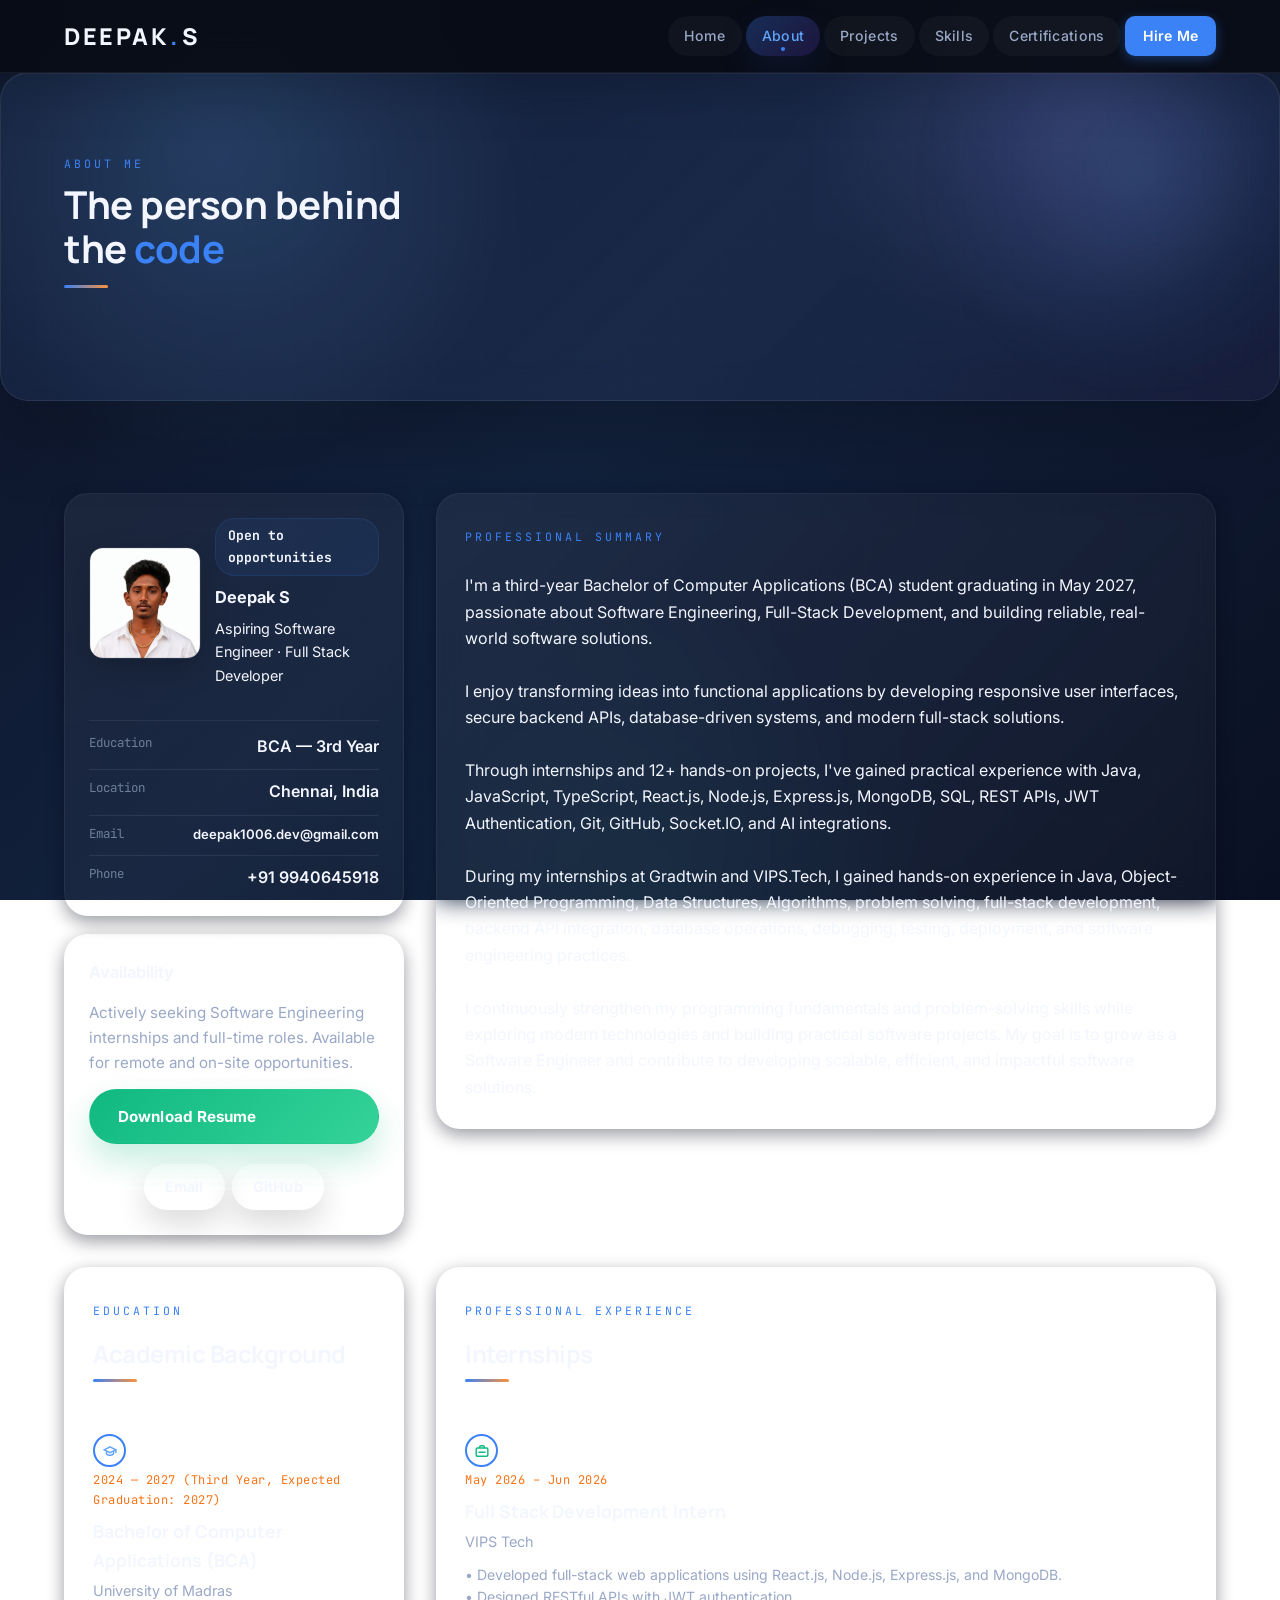
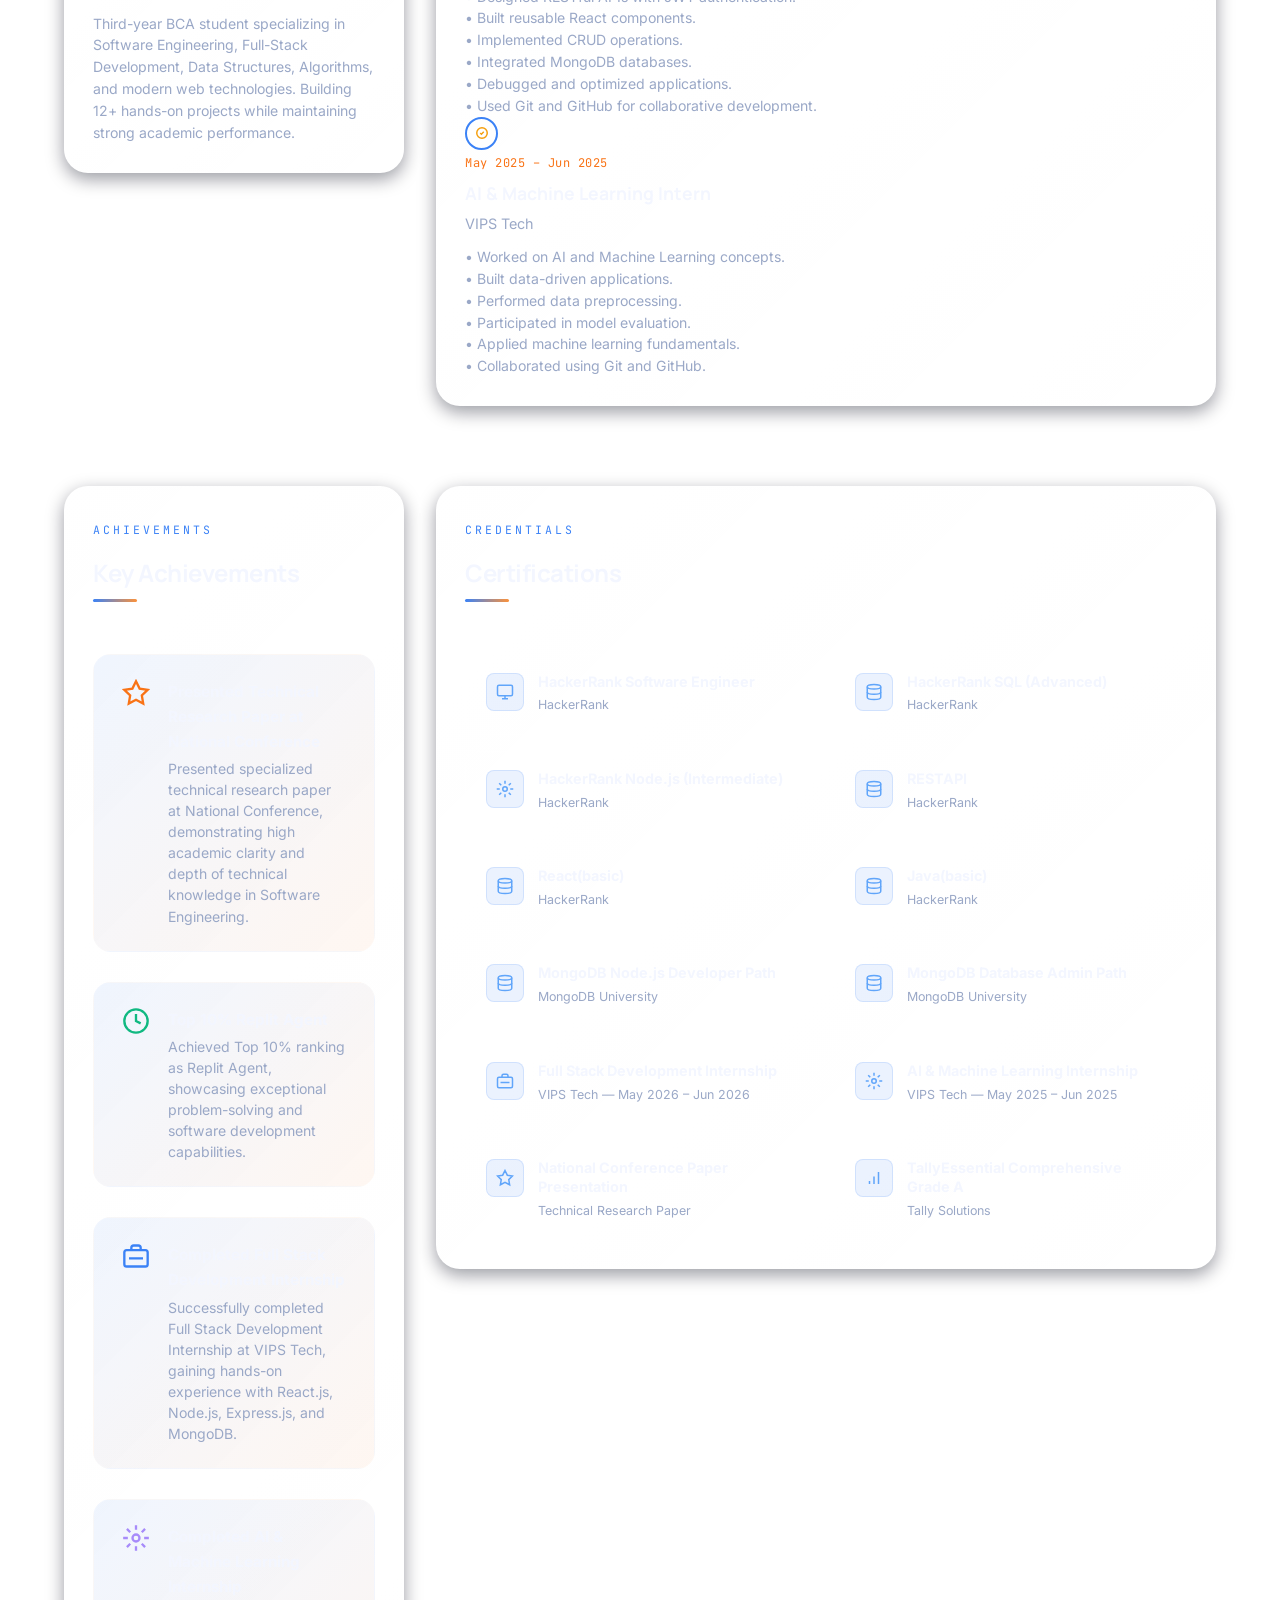
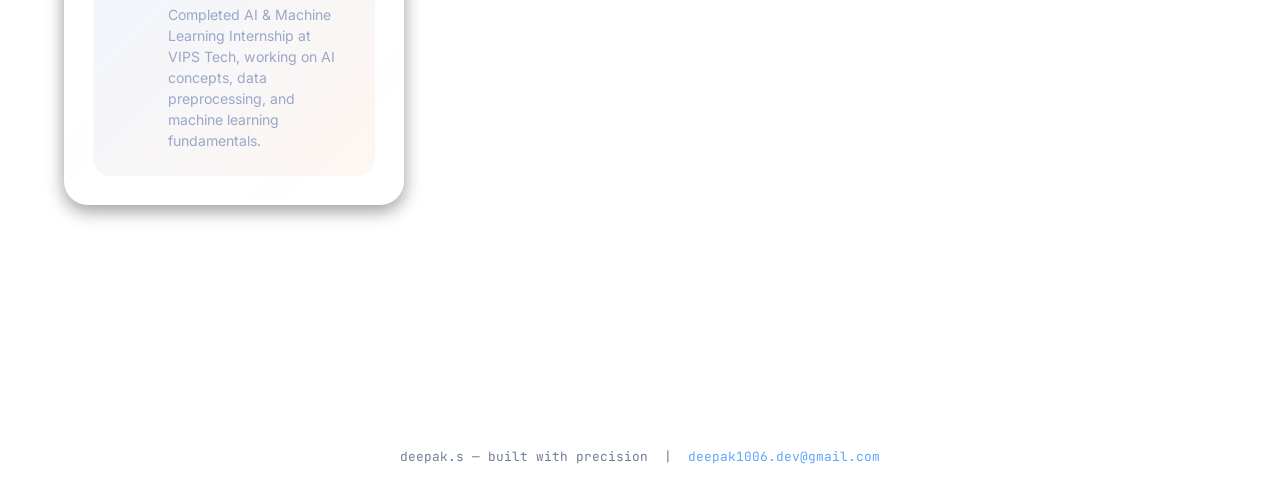
==== commit 4215f922: "Update about.html" ====
--- a/about.html
+++ b/about.html
@@ -417,21 +417,22 @@
                         </aside>
 
                         <!-- Content -->
-                        <div class="about-content">
-                            <div class="about-panel anim-2">
-                                <span class="label">Professional Summary</span>
-                                <p class="summary-text">
-                                    I'm a third-year Bachelor of Computer Applications (BCA) student passionate about Software Engineering, Full-Stack Development, and building scalable web applications.
-                                    <br><br>
-                                    I enjoy transforming ideas into real-world software by developing responsive user interfaces, secure backend APIs, and modern full-stack applications.
-                                    <br><br>
-                                    Through internships and personal projects, I've gained hands-on experience with React.js, Node.js, Express.js, MongoDB, JavaScript, TypeScript, REST APIs, JWT Authentication, Git, GitHub, Socket.IO, and AI integrations.
-                                    <br><br>
-                                    During my internships at VIPS Tech, I collaborated on real-world software development, backend API development, database integration, debugging, testing, deployment, and software engineering best practices.
-                                    <br><br>
-                                    I'm currently seeking Software Engineering Internship and Software Engineer (Fresher) opportunities where I can contribute, learn, and grow as a software engineer.
-                                </p>
-                            </div>
+                       <div class="about-content">
+    <div class="about-panel anim-2">
+        <span class="label">Professional Summary</span>
+        <p class="summary-text">
+            I'm a third-year Bachelor of Computer Applications (BCA) student graduating in May 2027, passionate about Software Engineering, Full-Stack Development, and building reliable, real-world software solutions.
+            <br><br>
+            I enjoy transforming ideas into functional applications by developing responsive user interfaces, secure backend APIs, database-driven systems, and modern full-stack solutions.
+            <br><br>
+            Through internships and 12+ hands-on projects, I've gained practical experience with Java, JavaScript, TypeScript, React.js, Node.js, Express.js, MongoDB, SQL, REST APIs, JWT Authentication, Git, GitHub, Socket.IO, and AI integrations.
+            <br><br>
+            During my internships at Gradtwin and VIPS.Tech, I gained hands-on experience in Java, Object-Oriented Programming, Data Structures, Algorithms, problem solving, full-stack development, backend API integration, database operations, debugging, testing, deployment, and software engineering practices.
+            <br><br>
+            I continuously strengthen my programming fundamentals and problem-solving skills while exploring modern technologies and building practical software projects. My goal is to grow as a Software Engineer and contribute to developing scalable, efficient, and impactful software solutions.
+        </p>
+    </div>
+</div>
 
                             <!-- Education timeline -->
                             <div class="about-panel anim-3 mb-48">
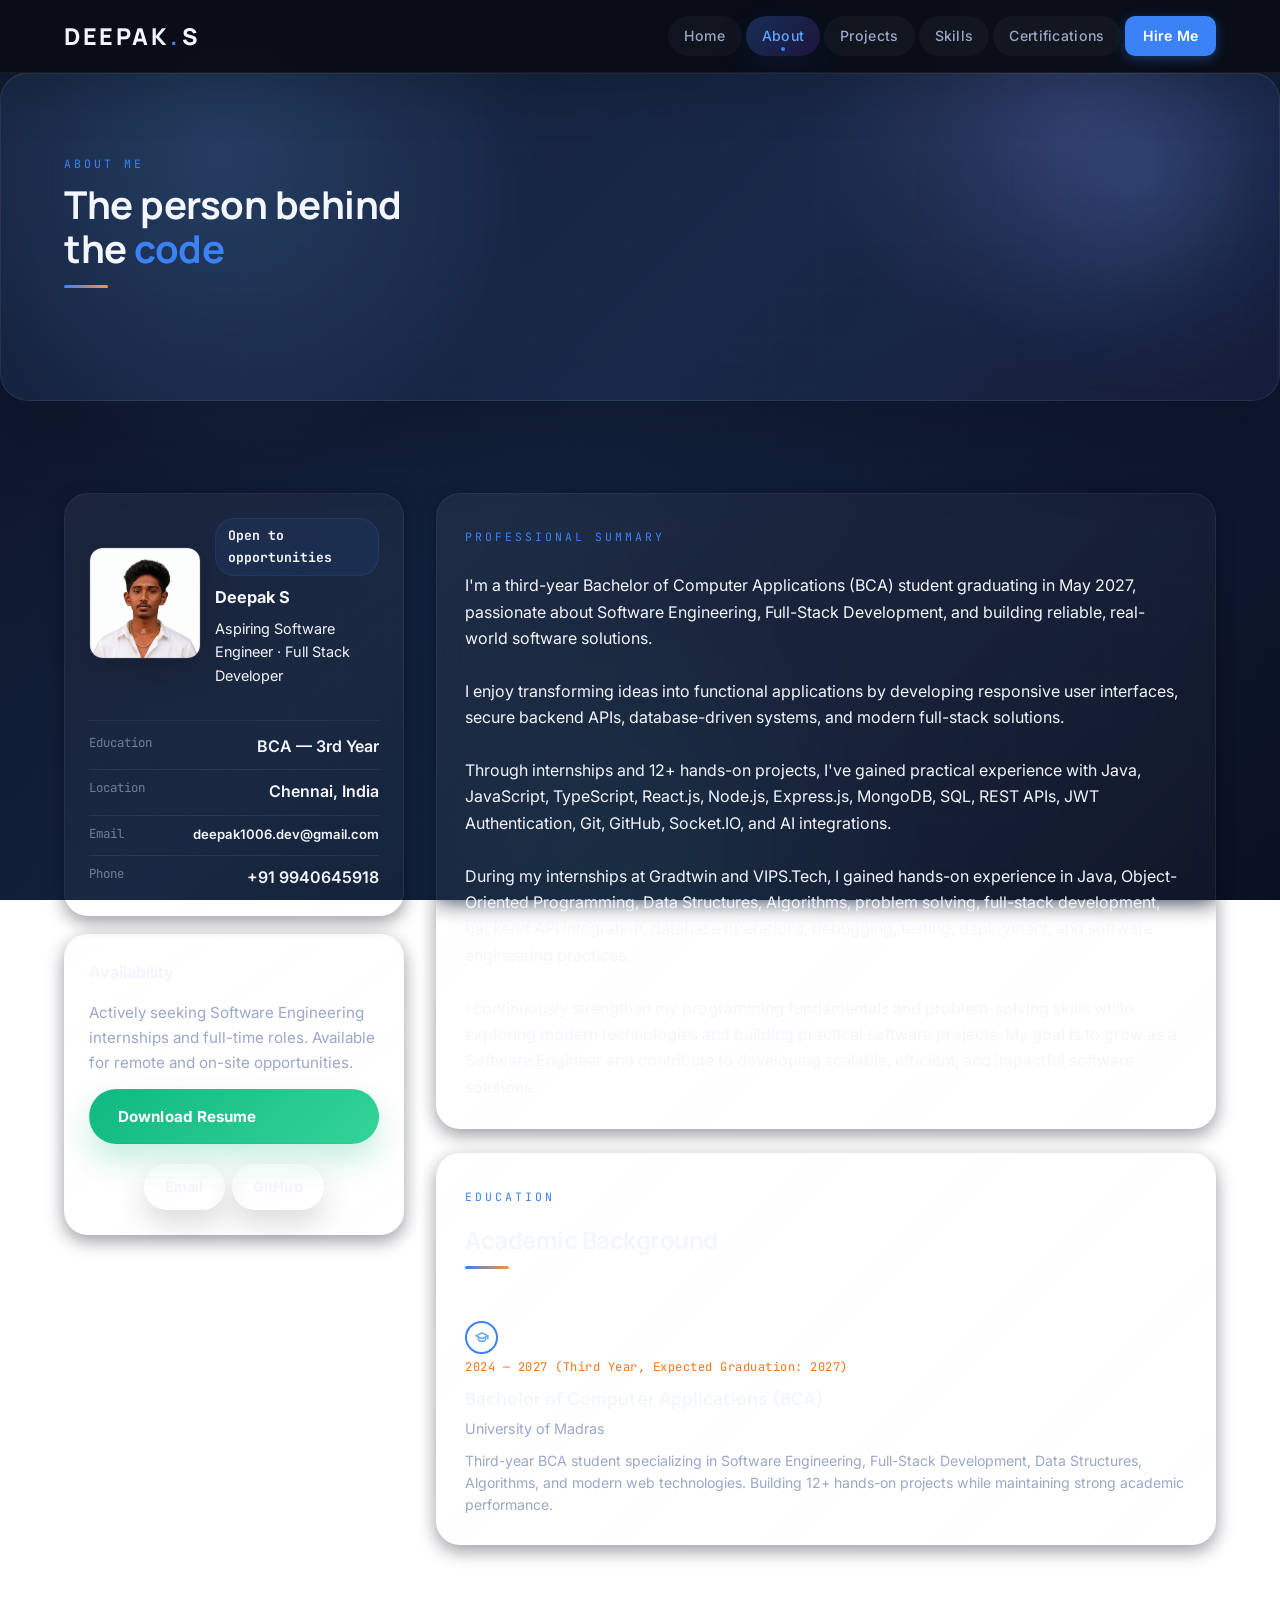
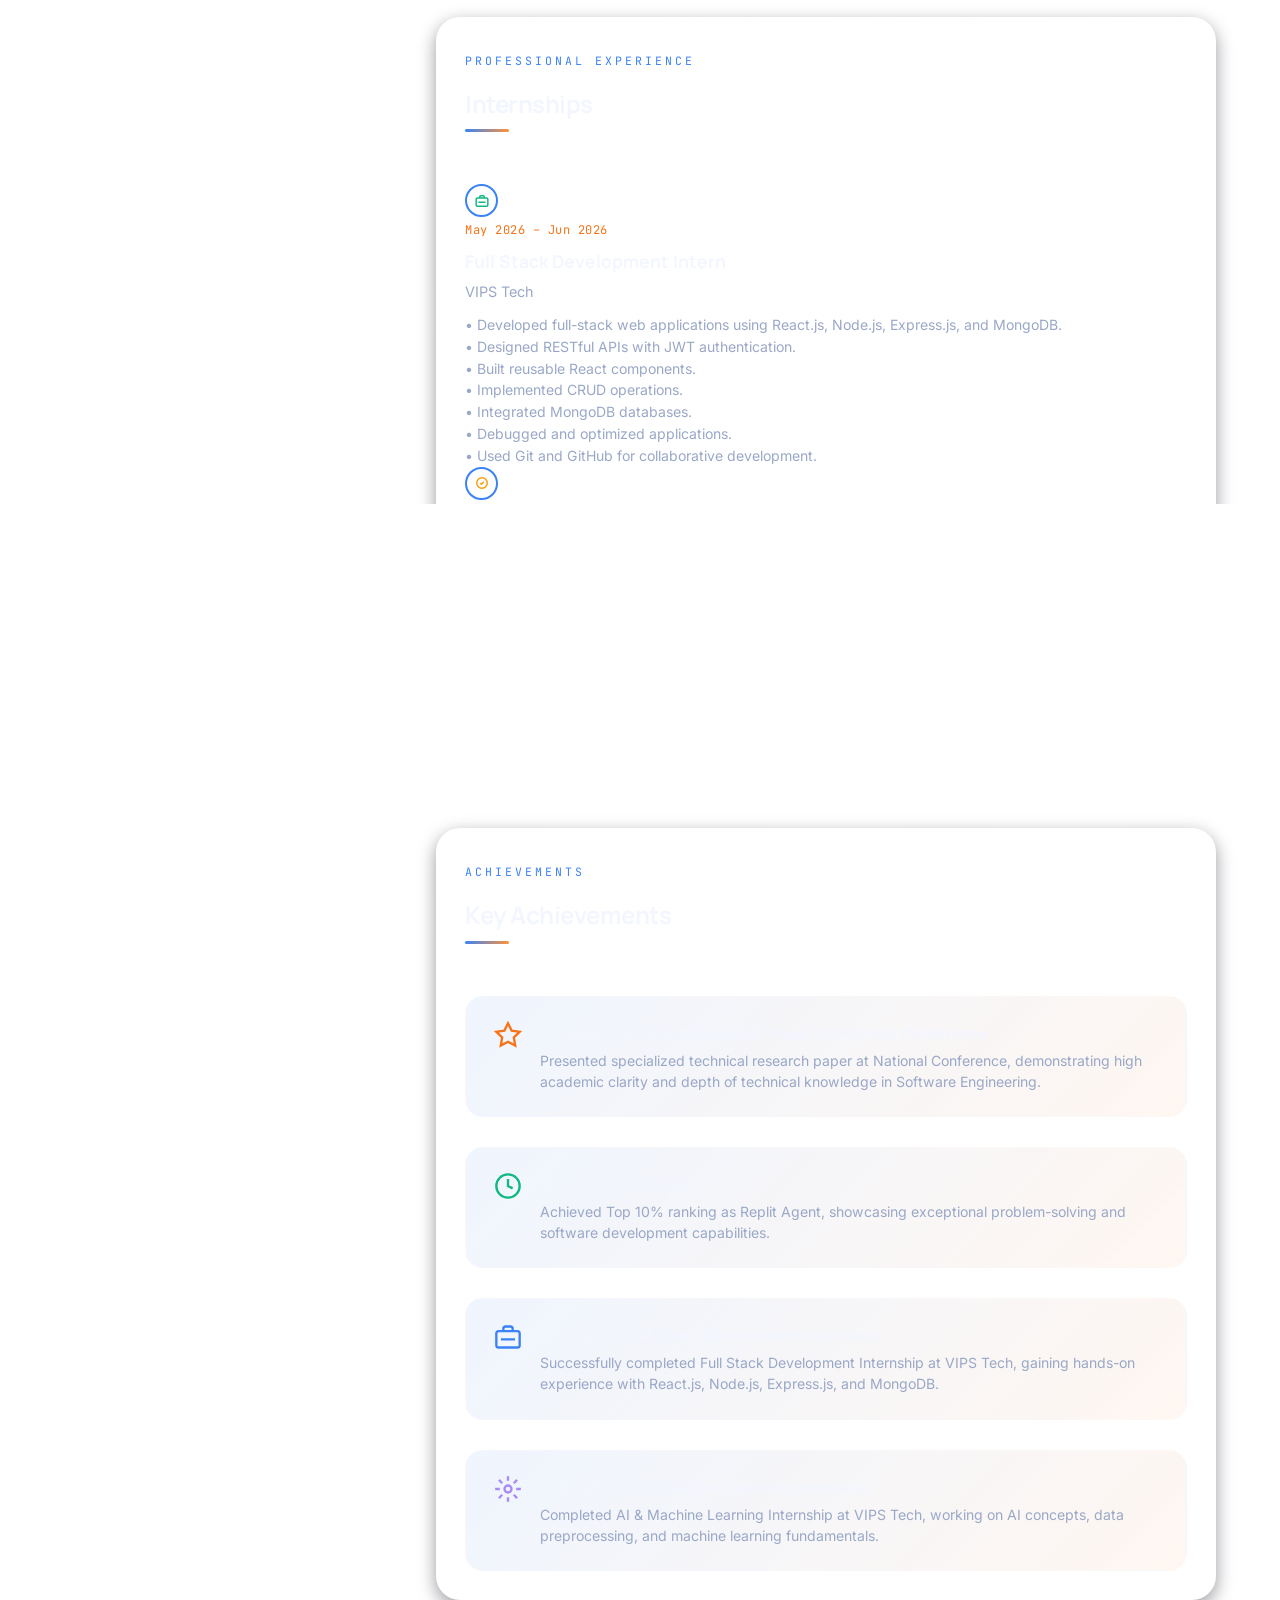
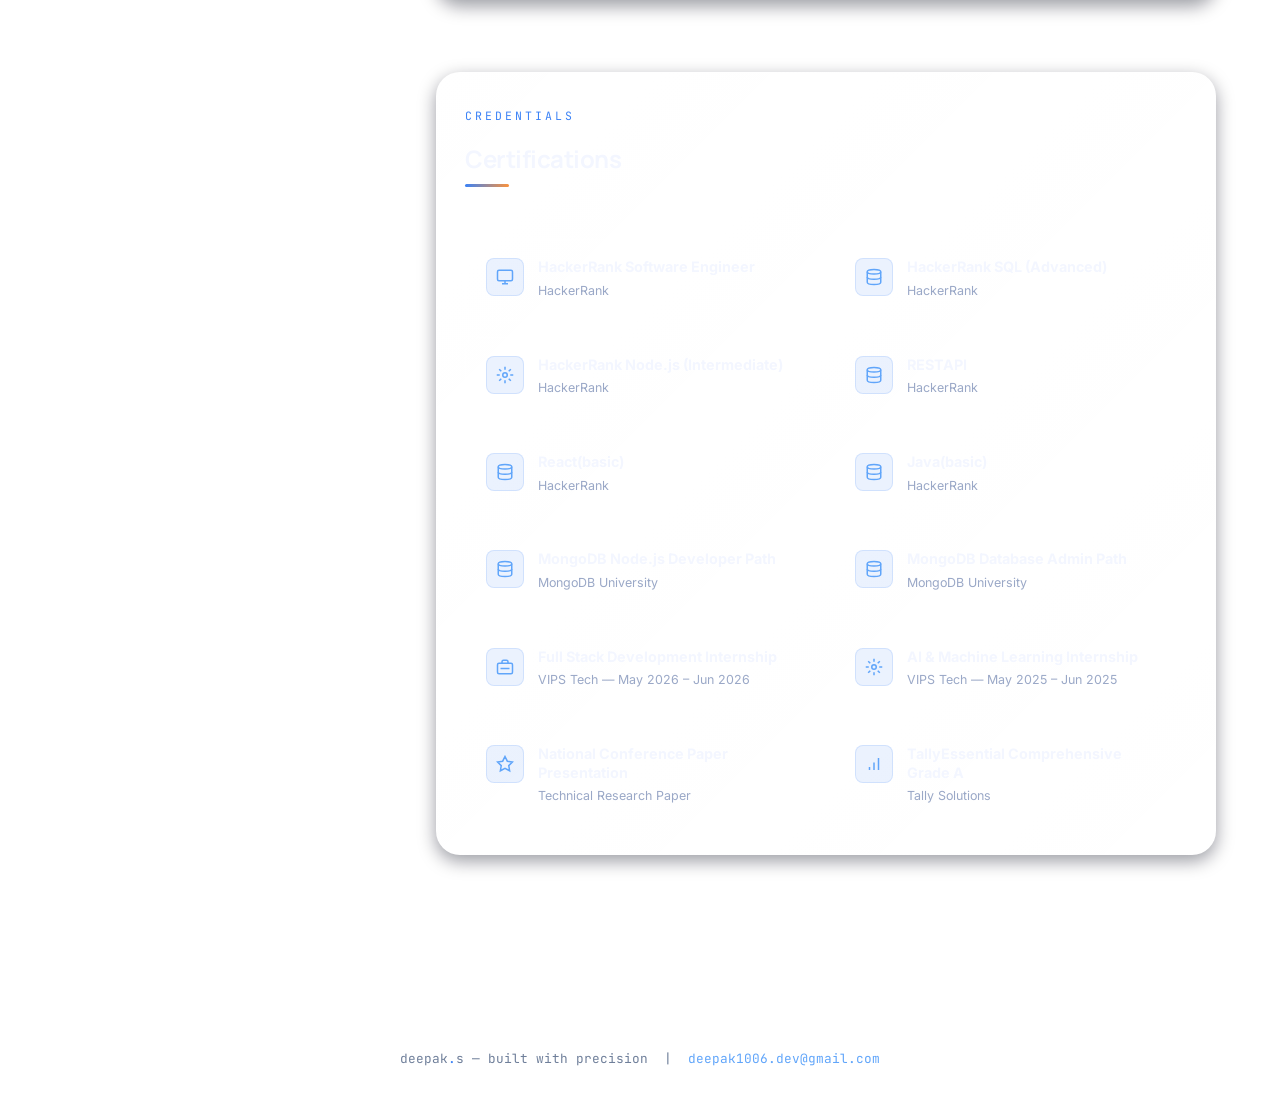
==== commit d7038437: "Update about.html" ====
--- a/about.html
+++ b/about.html
@@ -432,8 +432,6 @@
             I continuously strengthen my programming fundamentals and problem-solving skills while exploring modern technologies and building practical software projects. My goal is to grow as a Software Engineer and contribute to developing scalable, efficient, and impactful software solutions.
         </p>
     </div>
-</div>
-
                             <!-- Education timeline -->
                             <div class="about-panel anim-3 mb-48">
                                 <span class="label">Education</span>
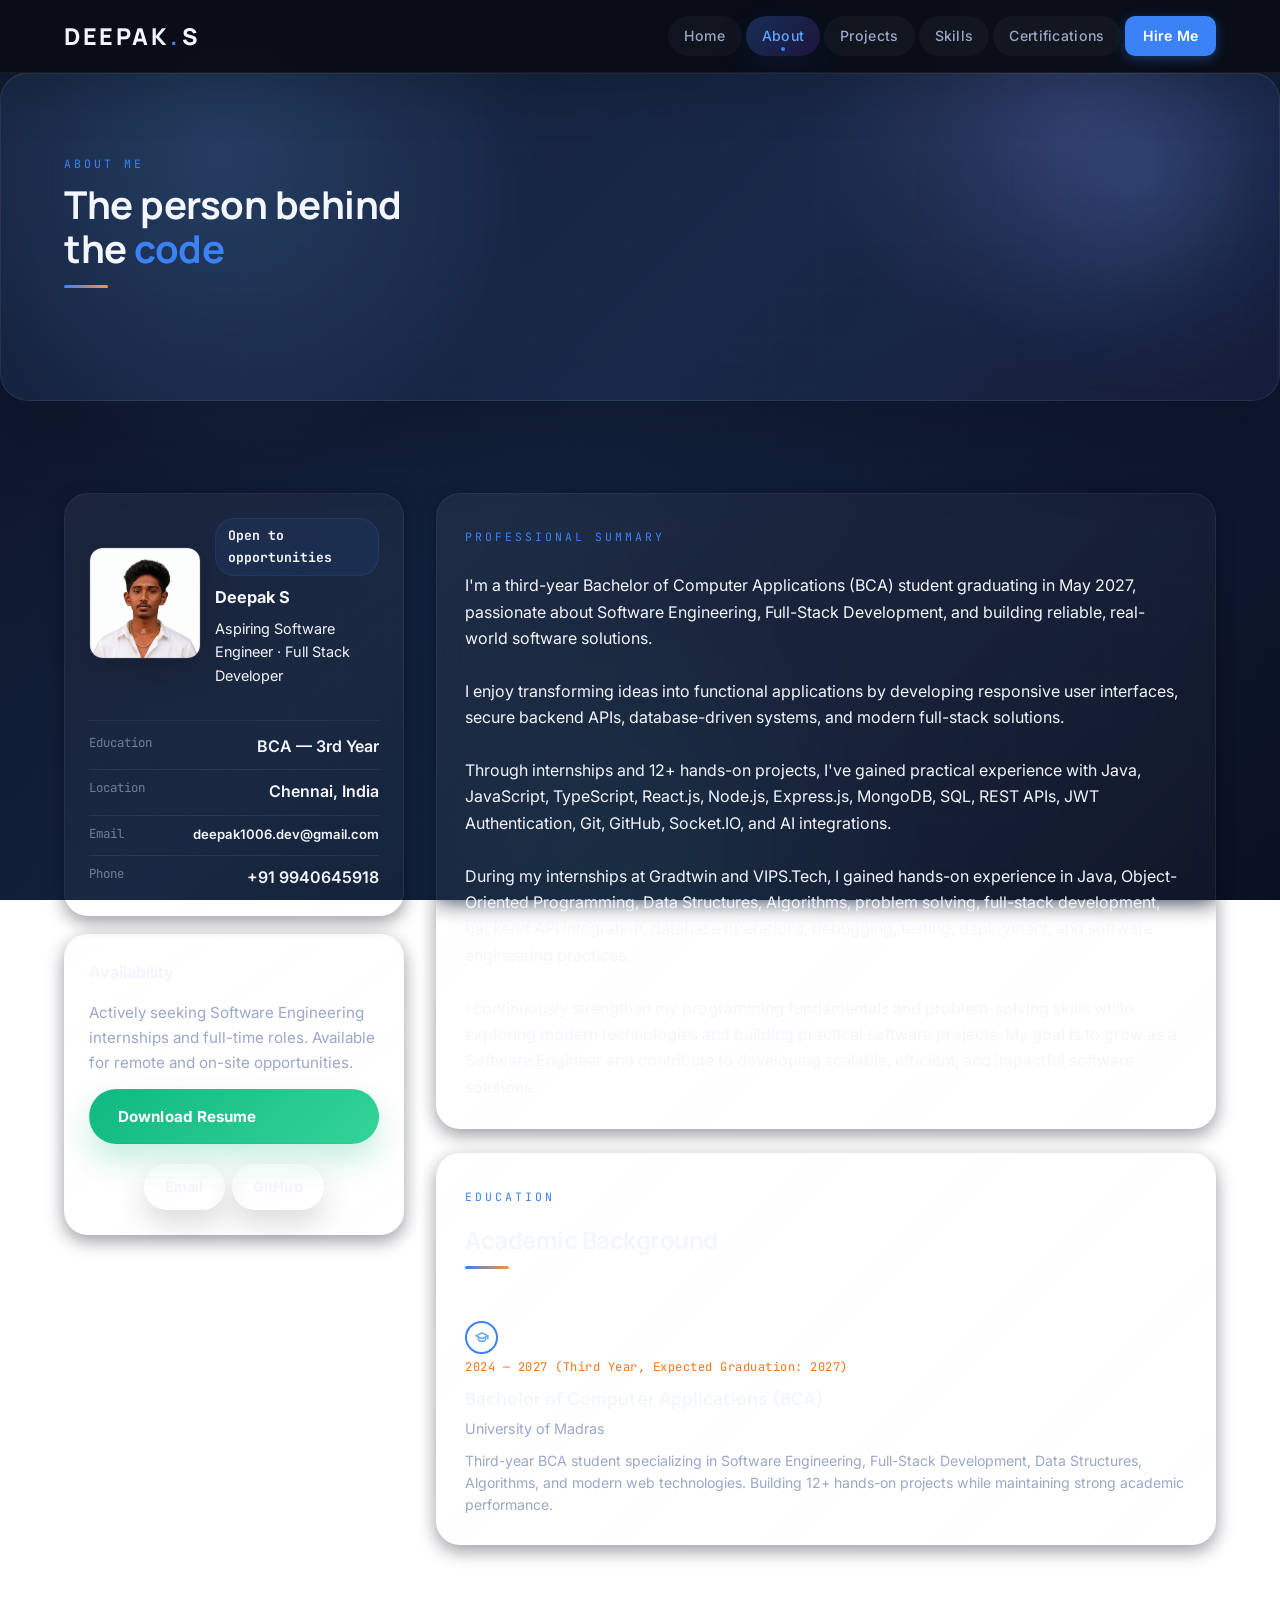
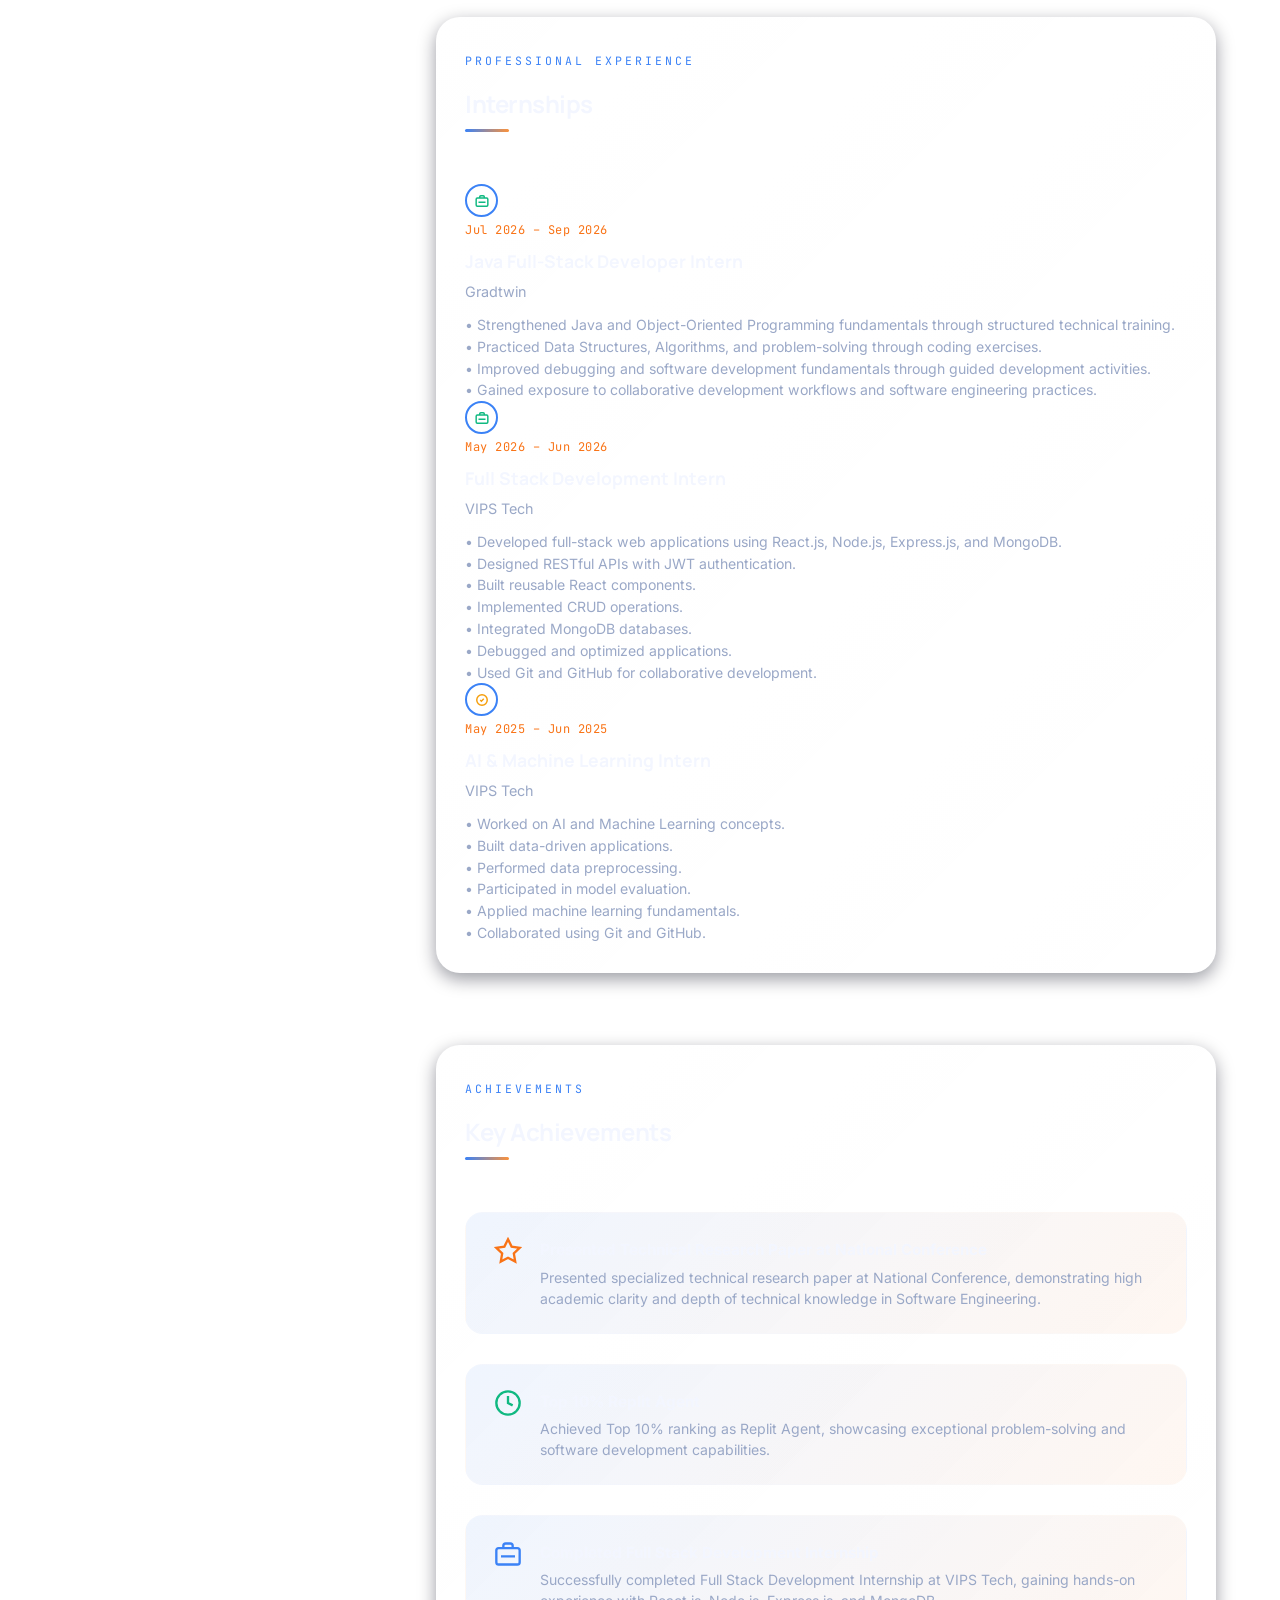
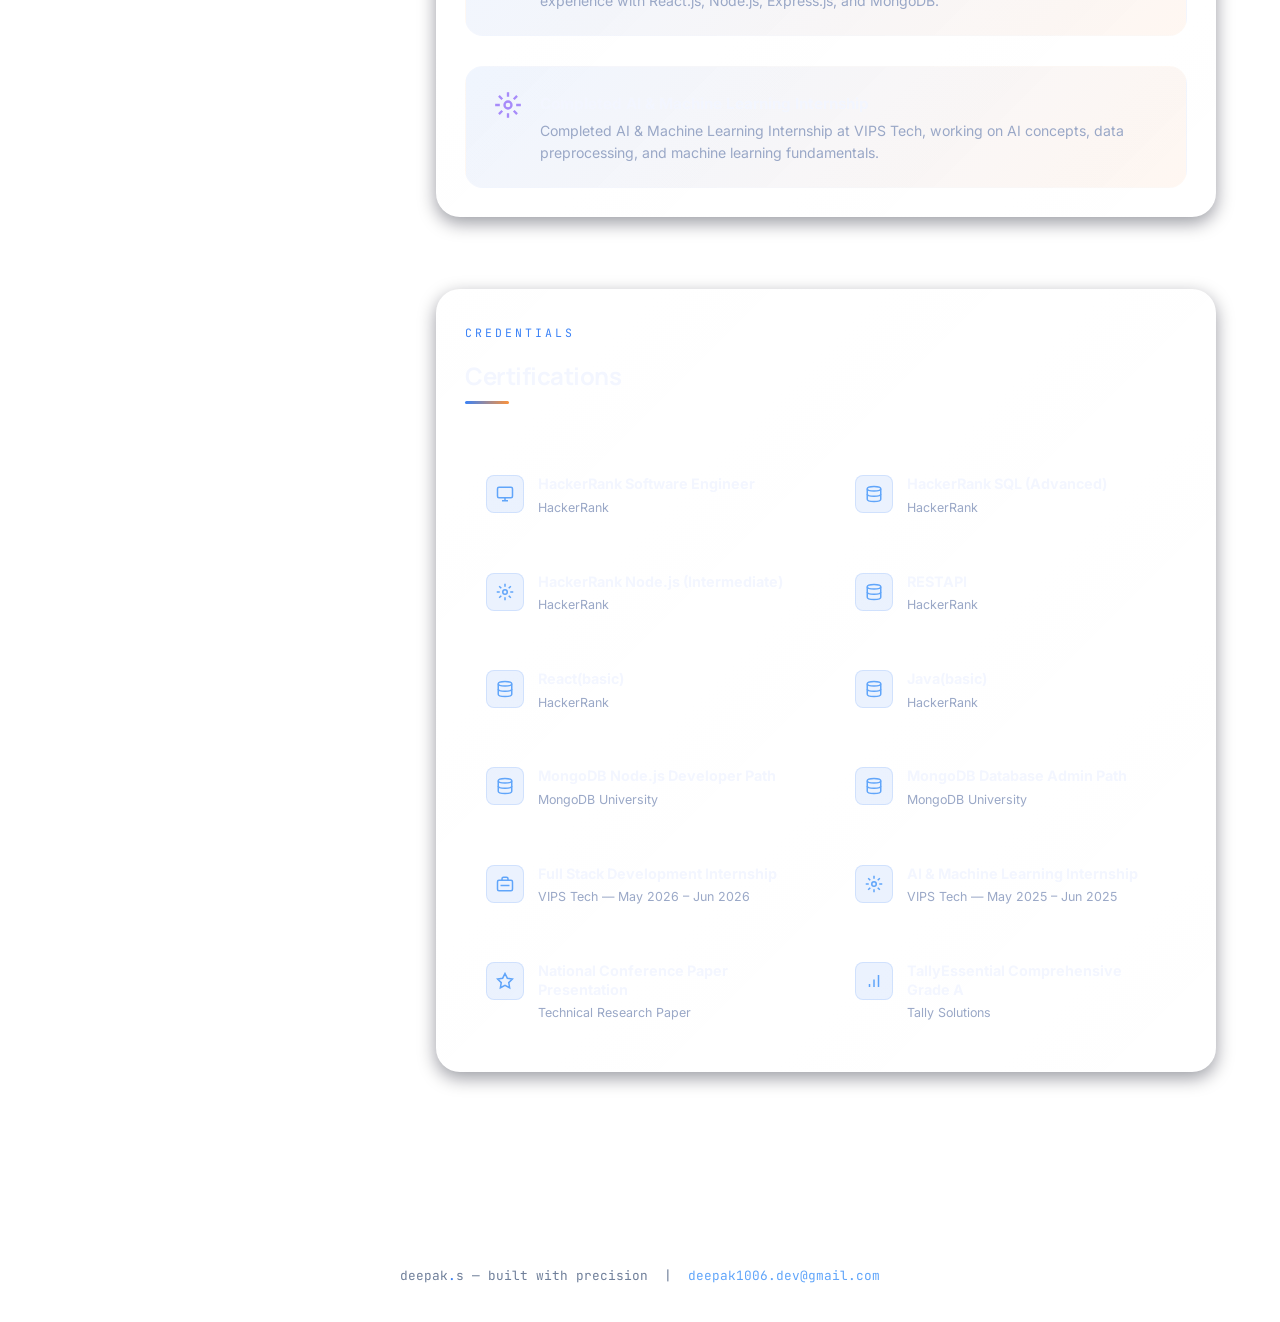
==== commit cccacac2: "Update about.html" ====
--- a/about.html
+++ b/about.html
@@ -456,51 +456,89 @@
                             </div>
 
                             <!-- Internships timeline -->
-                            <div class="about-panel anim-4 mb-48">
-                                <span class="label">Professional Experience</span>
-                                <h2 class="heading section-heading-sm">Internships</h2>
-                                <div class="divider"></div>
-
-                                <div class="timeline">
-                                    <div class="tl-item">
-                                        <div class="tl-dot">
-                                            <svg width="14" height="14" viewBox="0 0 24 24" fill="none" stroke="#10b981" stroke-width="2.5"><rect x="2" y="7" width="20" height="14" rx="2"/><path d="M16 7V5a2 2 0 0 0-2-2H10a2 2 0 0 0-2 2v2M6 14h12"/></svg>
-                                        </div>
-                                        <div class="tl-body">
-                                            <div class="tl-date">May 2026 – Jun 2026</div>
-                                            <div class="tl-title">Full Stack Development Intern</div>
-                                            <div class="tl-institution">VIPS Tech</div>
-                                            <div class="tl-detail">
-                                                • Developed full-stack web applications using React.js, Node.js, Express.js, and MongoDB.<br>
-                                                • Designed RESTful APIs with JWT authentication.<br>
-                                                • Built reusable React components.<br>
-                                                • Implemented CRUD operations.<br>
-                                                • Integrated MongoDB databases.<br>
-                                                • Debugged and optimized applications.<br>
-                                                • Used Git and GitHub for collaborative development.
-                                            </div>
-                                        </div>
-                                    </div>
-                                    <div class="tl-item">
-                                        <div class="tl-dot">
-                                            <svg width="14" height="14" viewBox="0 0 24 24" fill="none" stroke="#f59e0b" stroke-width="2.5"><circle cx="12" cy="12" r="9"/><path d="M9 12l2 2 4-4"/></svg>
-                                        </div>
-                                        <div class="tl-body">
-                                            <div class="tl-date">May 2025 – Jun 2025</div>
-                                            <div class="tl-title">AI & Machine Learning Intern</div>
-                                            <div class="tl-institution">VIPS Tech</div>
-                                            <div class="tl-detail">
-                                                • Worked on AI and Machine Learning concepts.<br>
-                                                • Built data-driven applications.<br>
-                                                • Performed data preprocessing.<br>
-                                                • Participated in model evaluation.<br>
-                                                • Applied machine learning fundamentals.<br>
-                                                • Collaborated using Git and GitHub.
-                                            </div>
-                                        </div>
-                                    </div>
-                                </div>
-                            </div>
+<div class="about-panel anim-4 mb-48">
+    <span class="label">Professional Experience</span>
+    <h2 class="heading section-heading-sm">Internships</h2>
+    <div class="divider"></div>
+
+    <div class="timeline">
+
+        <!-- Gradtwin -->
+        <div class="tl-item">
+            <div class="tl-dot">
+                <svg width="14" height="14" viewBox="0 0 24 24" fill="none" stroke="#10b981" stroke-width="2.5">
+                    <rect x="2" y="7" width="20" height="14" rx="2"/>
+                    <path d="M16 7V5a2 2 0 0 0-2-2H10a2 2 0 0 0-2 2v2M6 14h12"/>
+                </svg>
+            </div>
+
+            <div class="tl-body">
+                <div class="tl-date">Jul 2026 – Sep 2026</div>
+                <div class="tl-title">Java Full-Stack Developer Intern</div>
+                <div class="tl-institution">Gradtwin</div>
+
+                <div class="tl-detail">
+                    • Strengthened Java and Object-Oriented Programming fundamentals through structured technical training.<br>
+                    • Practiced Data Structures, Algorithms, and problem-solving through coding exercises.<br>
+                    • Improved debugging and software development fundamentals through guided development activities.<br>
+                    • Gained exposure to collaborative development workflows and software engineering practices.
+                </div>
+            </div>
+        </div>
+
+        <!-- VIPS Tech - Full Stack -->
+        <div class="tl-item">
+            <div class="tl-dot">
+                <svg width="14" height="14" viewBox="0 0 24 24" fill="none" stroke="#10b981" stroke-width="2.5">
+                    <rect x="2" y="7" width="20" height="14" rx="2"/>
+                    <path d="M16 7V5a2 2 0 0 0-2-2H10a2 2 0 0 0-2 2v2M6 14h12"/>
+                </svg>
+            </div>
+
+            <div class="tl-body">
+                <div class="tl-date">May 2026 – Jun 2026</div>
+                <div class="tl-title">Full Stack Development Intern</div>
+                <div class="tl-institution">VIPS Tech</div>
+
+                <div class="tl-detail">
+                    • Developed full-stack web applications using React.js, Node.js, Express.js, and MongoDB.<br>
+                    • Designed RESTful APIs with JWT authentication.<br>
+                    • Built reusable React components.<br>
+                    • Implemented CRUD operations.<br>
+                    • Integrated MongoDB databases.<br>
+                    • Debugged and optimized applications.<br>
+                    • Used Git and GitHub for collaborative development.
+                </div>
+            </div>
+        </div>
+
+        <!-- VIPS Tech - AI & Machine Learning -->
+        <div class="tl-item">
+            <div class="tl-dot">
+                <svg width="14" height="14" viewBox="0 0 24 24" fill="none" stroke="#f59e0b" stroke-width="2.5">
+                    <circle cx="12" cy="12" r="9"/>
+                    <path d="M9 12l2 2 4-4"/>
+                </svg>
+            </div>
+
+            <div class="tl-body">
+                <div class="tl-date">May 2025 – Jun 2025</div>
+                <div class="tl-title">AI & Machine Learning Intern</div>
+                <div class="tl-institution">VIPS Tech</div>
+
+                <div class="tl-detail">
+                    • Worked on AI and Machine Learning concepts.<br>
+                    • Built data-driven applications.<br>
+                    • Performed data preprocessing.<br>
+                    • Participated in model evaluation.<br>
+                    • Applied machine learning fundamentals.<br>
+                    • Collaborated using Git and GitHub.
+                </div>
+            </div>
+        </div>
+
+    </div>
+</div>
 
                             <!-- Achievement -->
                             <div class="about-panel anim-5 mb-48">
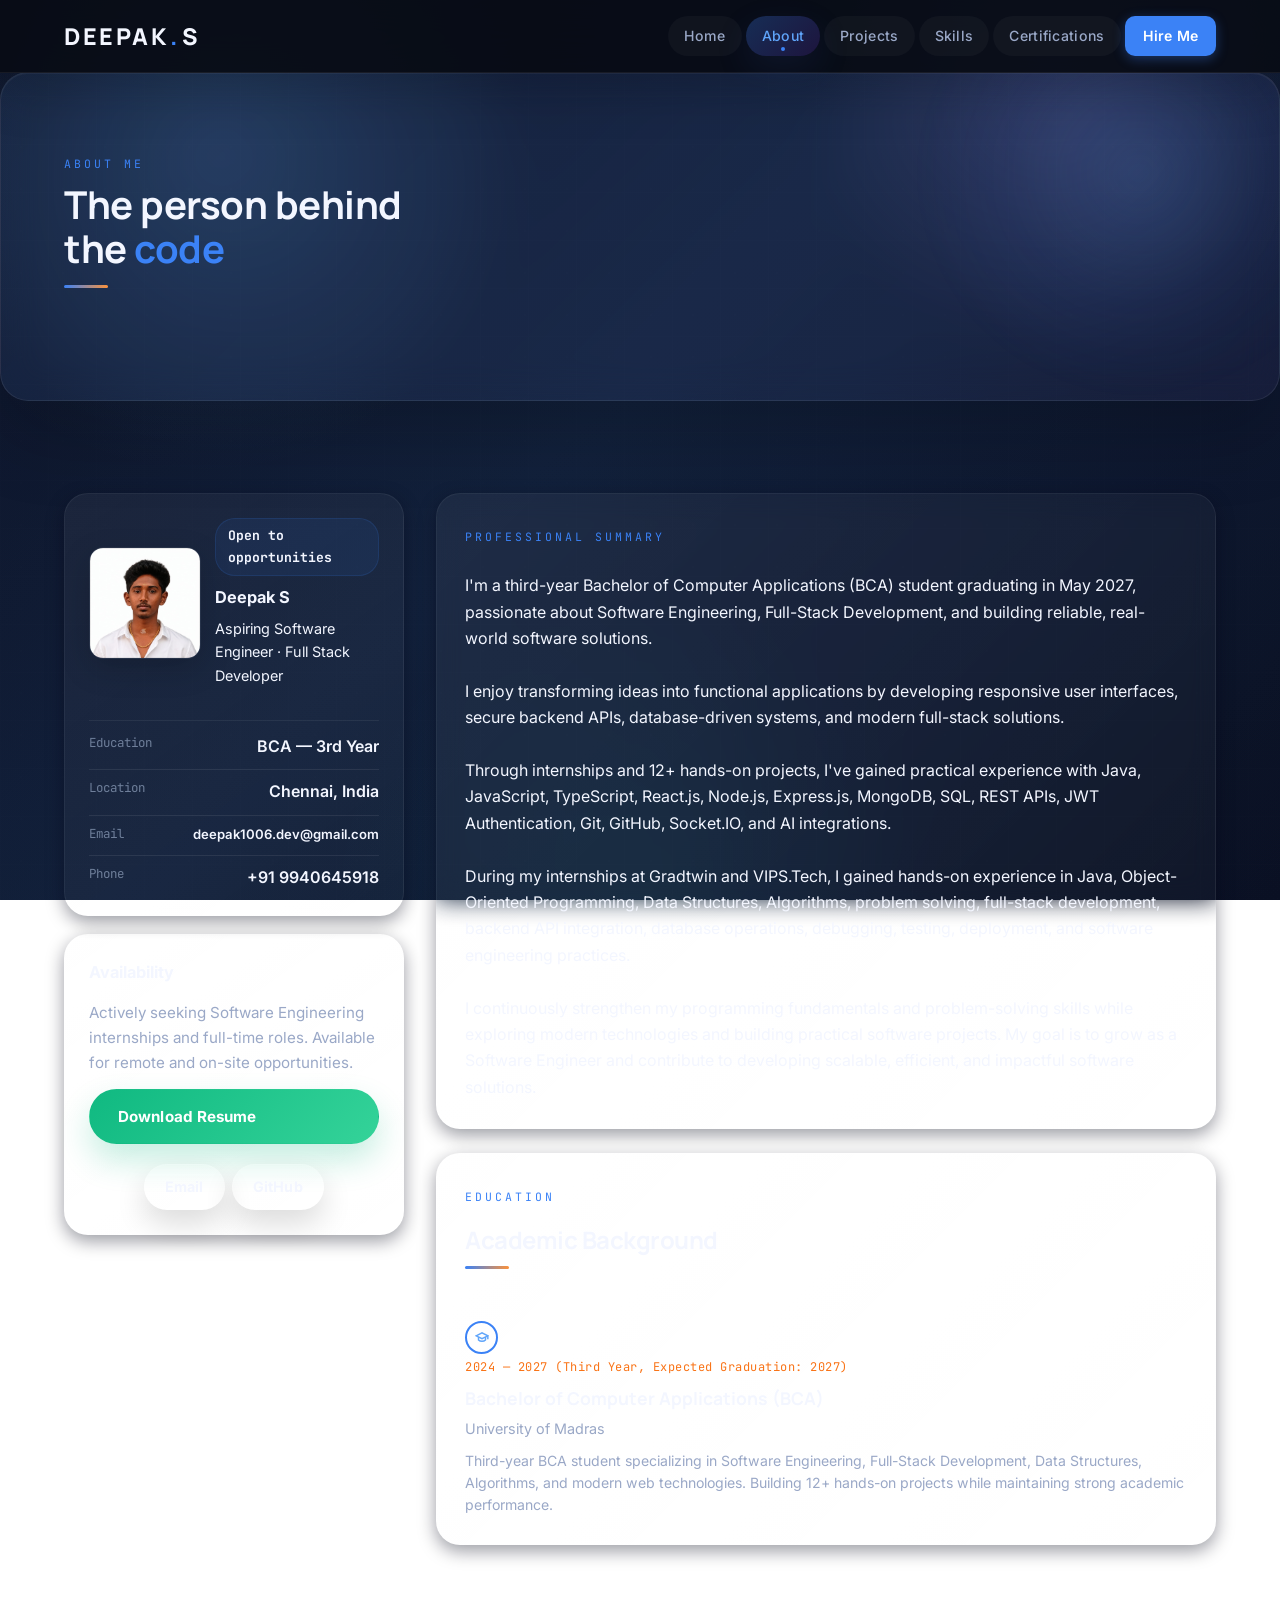
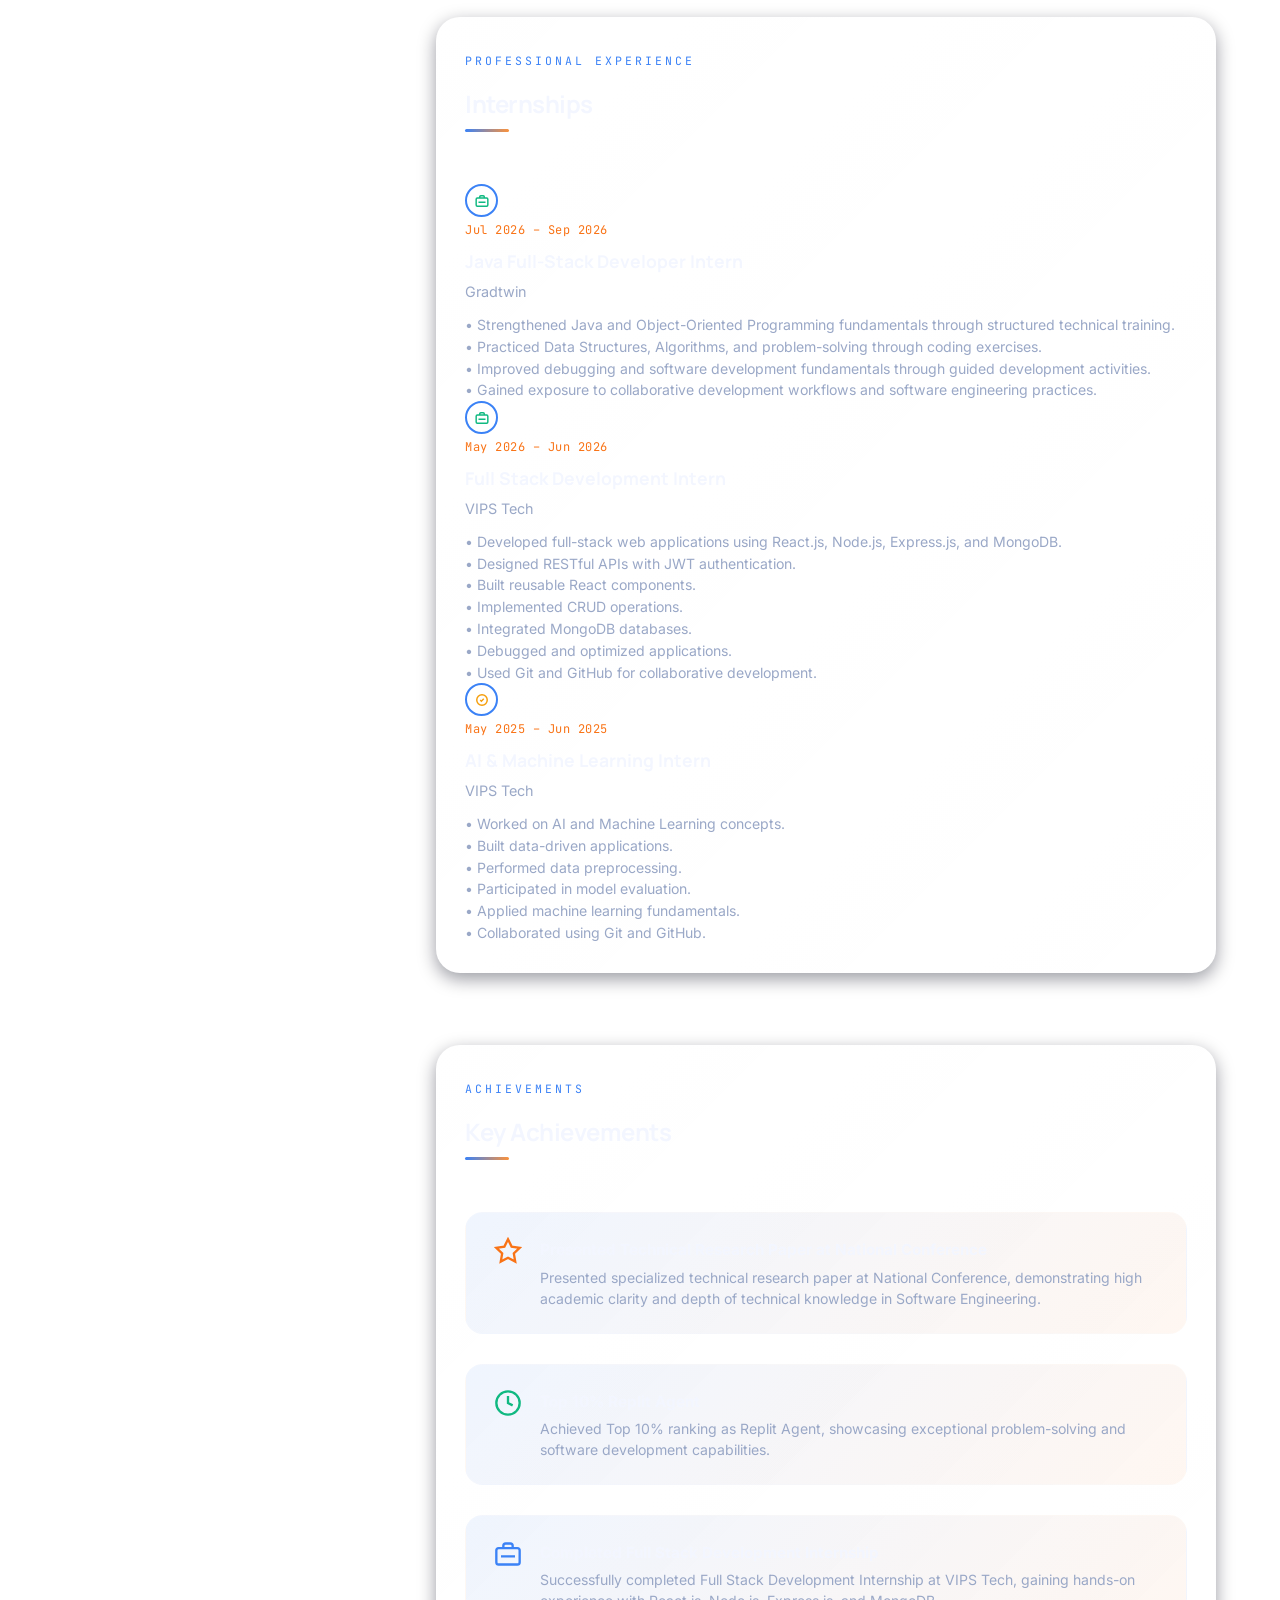
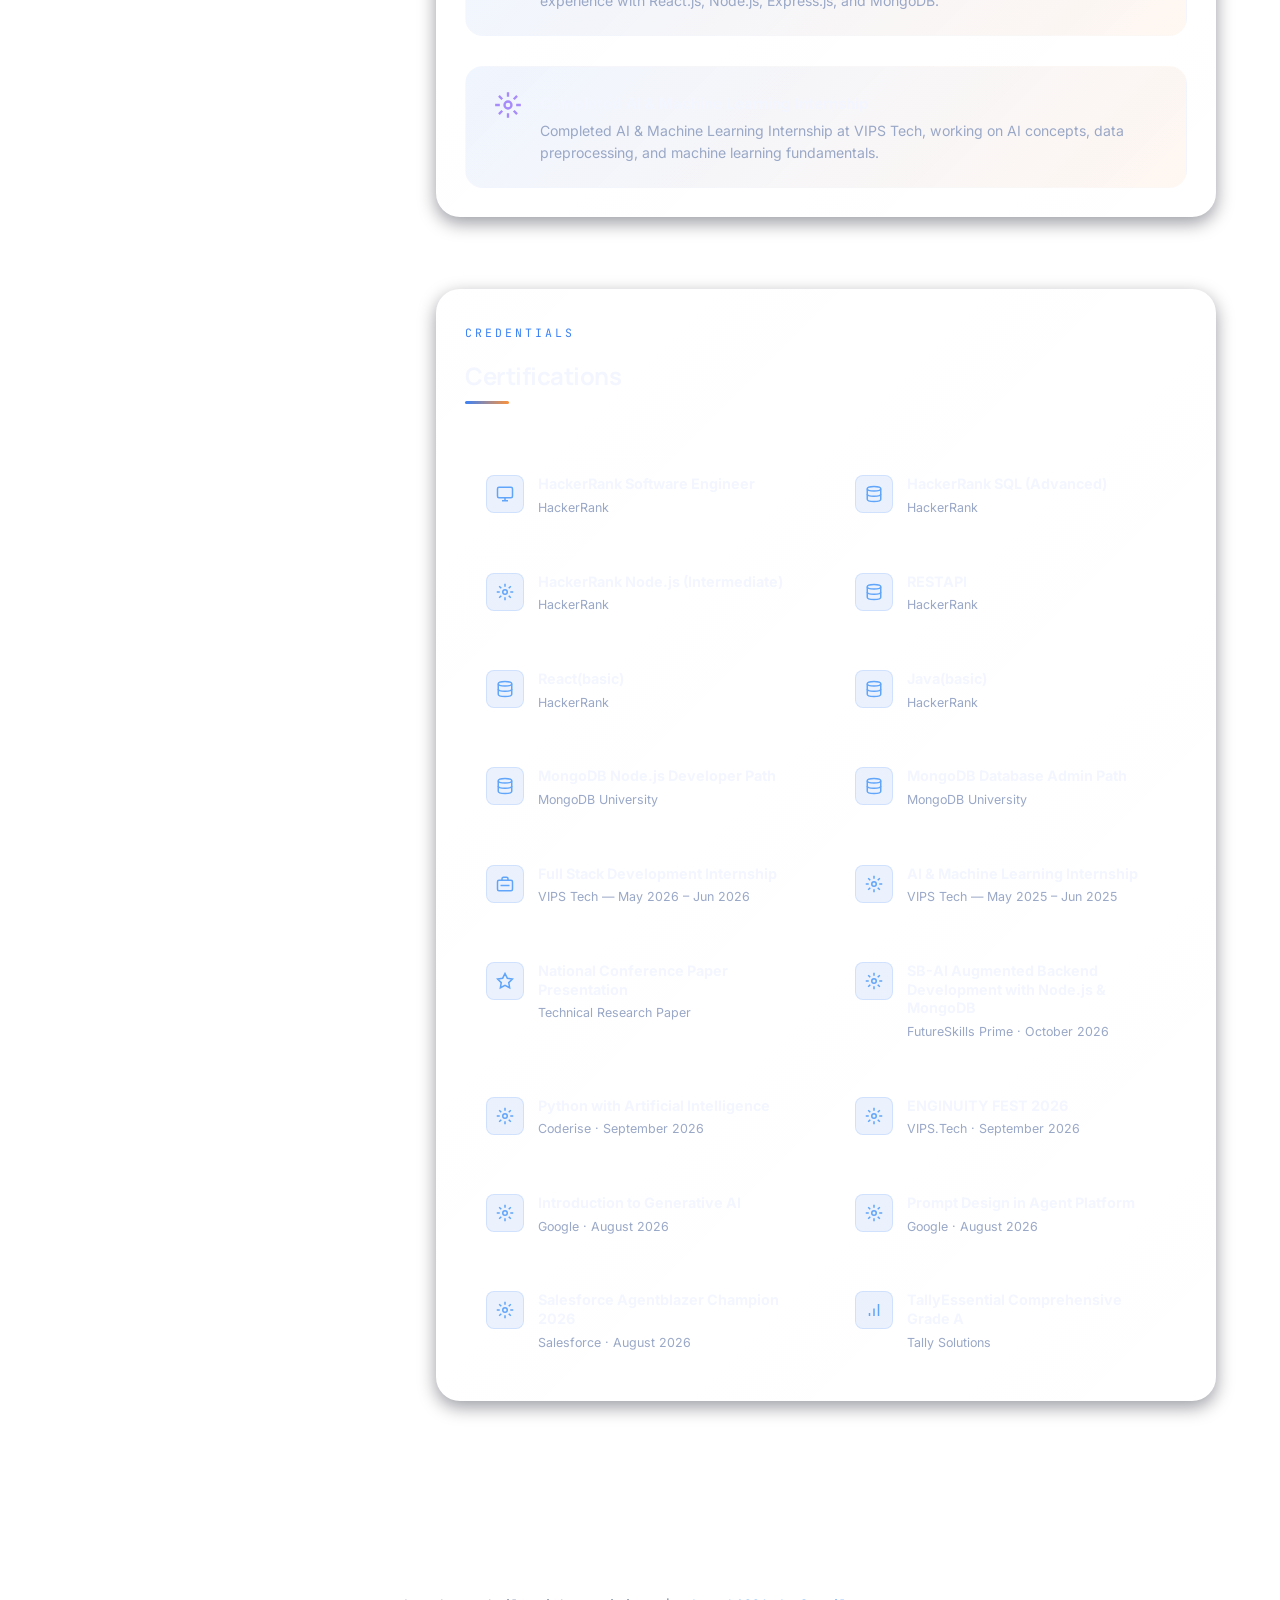
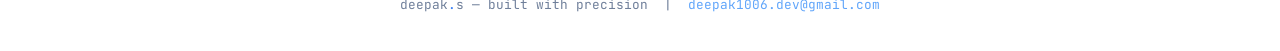
==== commit c5cc8d33: "Update about.html" ====
--- a/about.html
+++ b/about.html
@@ -706,6 +706,85 @@
                                             <div class="cert-sub">Technical Research Paper</div>
                                         </div>
                                     </div>
+                                    
+<div class="cert-card">
+    <div class="cert-icon">
+        <svg width="18" height="18" viewBox="0 0 24 24" fill="none" stroke="#60a5fa" stroke-width="2">
+            <circle cx="12" cy="12" r="3"/>
+            <path d="M12 1v4M12 19v4M4.22 4.22l2.83 2.83M16.95 16.95l2.83 2.83M1 12h4M19 12h4M4.22 19.78l2.83-2.83M16.95 7.05l2.83-2.83"/>
+        </svg>
+    </div>
+    <div class="cert-info">
+        <div class="cert-name">SB-AI Augmented Backend Development with Node.js & MongoDB</div>
+        <div class="cert-sub">FutureSkills Prime · October 2026</div>
+    </div>
+</div>
+
+<div class="cert-card">
+    <div class="cert-icon">
+        <svg width="18" height="18" viewBox="0 0 24 24" fill="none" stroke="#60a5fa" stroke-width="2">
+            <circle cx="12" cy="12" r="3"/>
+            <path d="M12 1v4M12 19v4M4.22 4.22l2.83 2.83M16.95 16.95l2.83 2.83M1 12h4M19 12h4M4.22 19.78l2.83-2.83M16.95 7.05l2.83-2.83"/>
+        </svg>
+    </div>
+    <div class="cert-info">
+        <div class="cert-name">Python with Artificial Intelligence</div>
+        <div class="cert-sub">Coderise · September 2026</div>
+    </div>
+</div>
+
+<div class="cert-card">
+    <div class="cert-icon">
+        <svg width="18" height="18" viewBox="0 0 24 24" fill="none" stroke="#60a5fa" stroke-width="2">
+            <circle cx="12" cy="12" r="3"/>
+            <path d="M12 1v4M12 19v4M4.22 4.22l2.83 2.83M16.95 16.95l2.83 2.83M1 12h4M19 12h4M4.22 19.78l2.83-2.83M16.95 7.05l2.83-2.83"/>
+        </svg>
+    </div>
+    <div class="cert-info">
+        <div class="cert-name">ENGINUITY FEST 2026</div>
+        <div class="cert-sub">VIPS.Tech · September 2026</div>
+    </div>
+</div>
+
+<div class="cert-card">
+    <div class="cert-icon">
+        <svg width="18" height="18" viewBox="0 0 24 24" fill="none" stroke="#60a5fa" stroke-width="2">
+            <circle cx="12" cy="12" r="3"/>
+            <path d="M12 1v4M12 19v4M4.22 4.22l2.83 2.83M16.95 16.95l2.83 2.83M1 12h4M19 12h4M4.22 19.78l2.83-2.83M16.95 7.05l2.83-2.83"/>
+        </svg>
+    </div>
+    <div class="cert-info">
+        <div class="cert-name">Introduction to Generative AI</div>
+        <div class="cert-sub">Google · August 2026</div>
+    </div>
+</div>
+
+<div class="cert-card">
+    <div class="cert-icon">
+        <svg width="18" height="18" viewBox="0 0 24 24" fill="none" stroke="#60a5fa" stroke-width="2">
+            <circle cx="12" cy="12" r="3"/>
+            <path d="M12 1v4M12 19v4M4.22 4.22l2.83 2.83M16.95 16.95l2.83 2.83M1 12h4M19 12h4M4.22 19.78l2.83-2.83M16.95 7.05l2.83-2.83"/>
+        </svg>
+    </div>
+    <div class="cert-info">
+        <div class="cert-name">Prompt Design in Agent Platform</div>
+        <div class="cert-sub">Google · August 2026</div>
+    </div>
+</div>
+
+<div class="cert-card">
+    <div class="cert-icon">
+        <svg width="18" height="18" viewBox="0 0 24 24" fill="none" stroke="#60a5fa" stroke-width="2">
+            <circle cx="12" cy="12" r="3"/>
+            <path d="M12 1v4M12 19v4M4.22 4.22l2.83 2.83M16.95 16.95l2.83 2.83M1 12h4M19 12h4M4.22 19.78l2.83-2.83M16.95 7.05l2.83-2.83"/>
+        </svg>
+    </div>
+    <div class="cert-info">
+        <div class="cert-name">Salesforce Agentblazer Champion 2026</div>
+        <div class="cert-sub">Salesforce · August 2026</div>
+    </div>
+</div>
+
                                     <div class="cert-card">
                                         <div class="cert-icon">
                                             <svg width="18" height="18" viewBox="0 0 24 24" fill="none" stroke="#60a5fa" stroke-width="2"><path d="M12 20V10M18 20V4M6 20v-4"/></svg>
